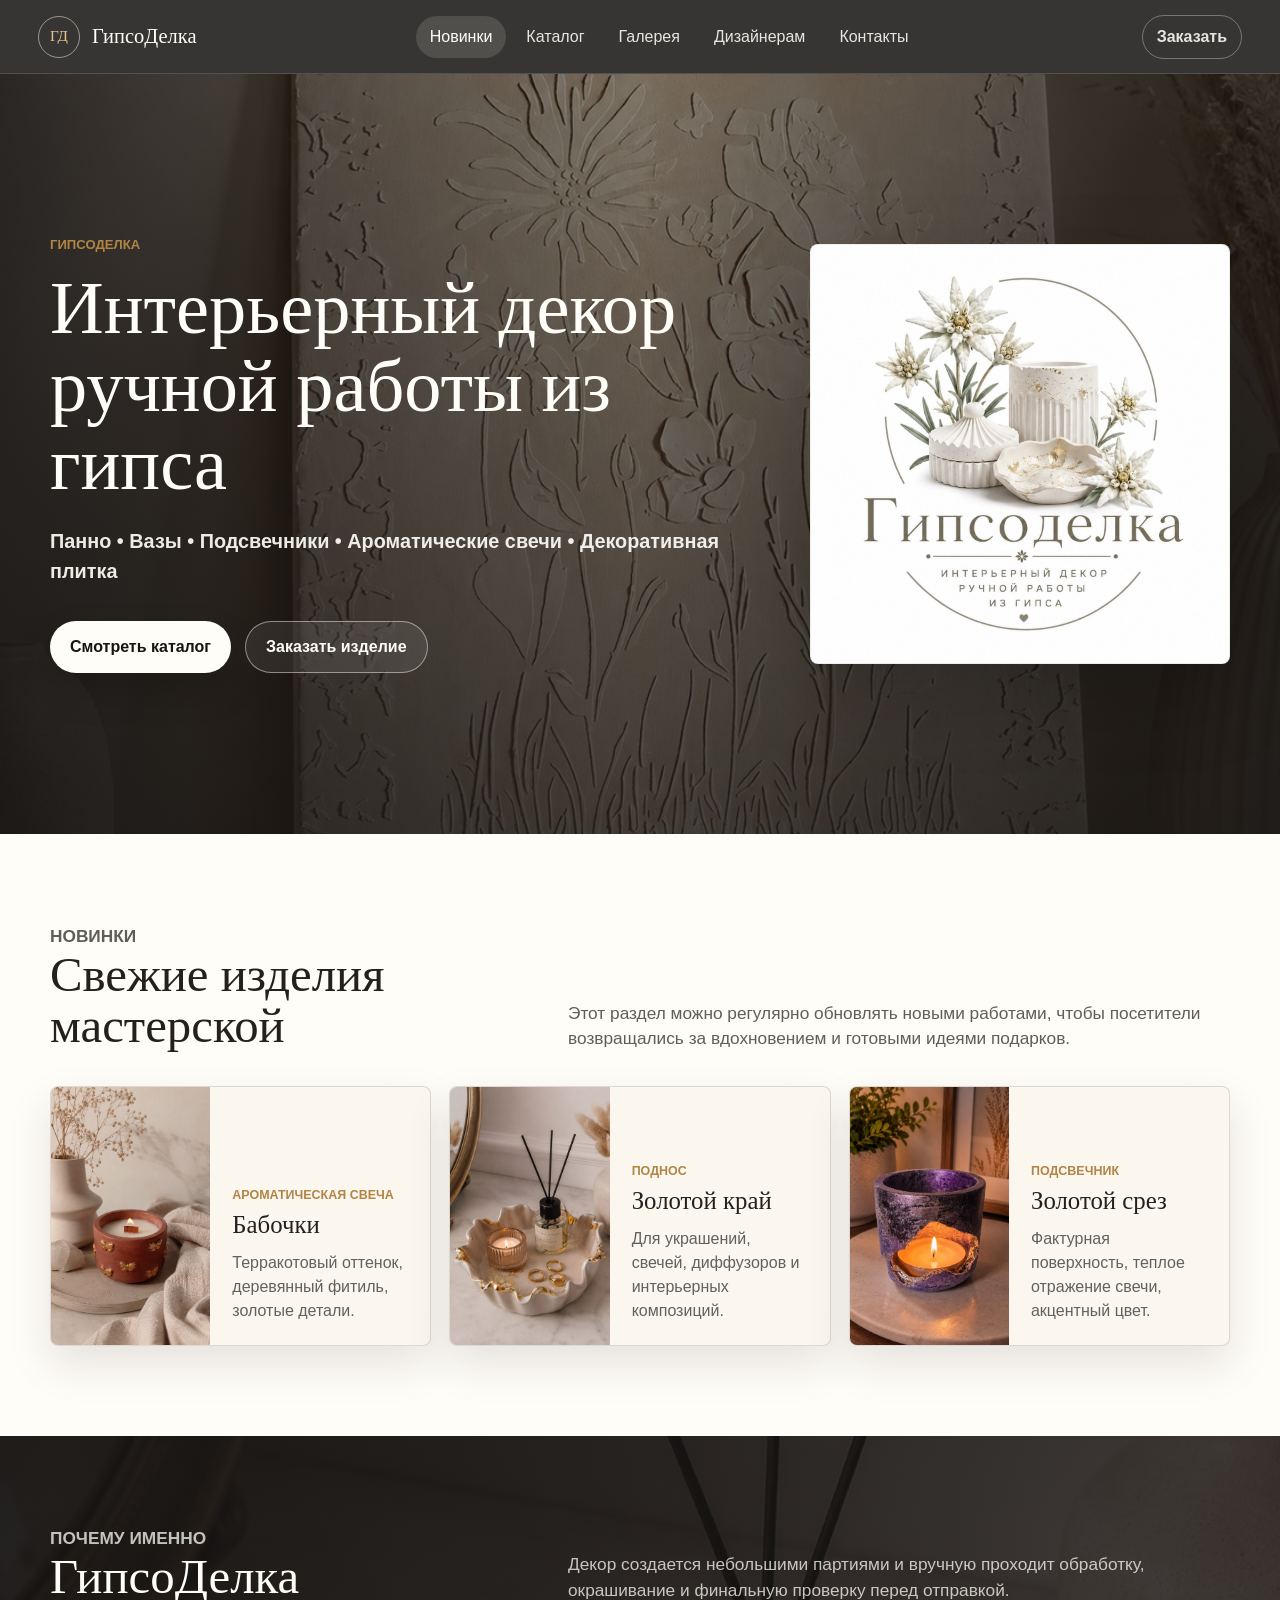
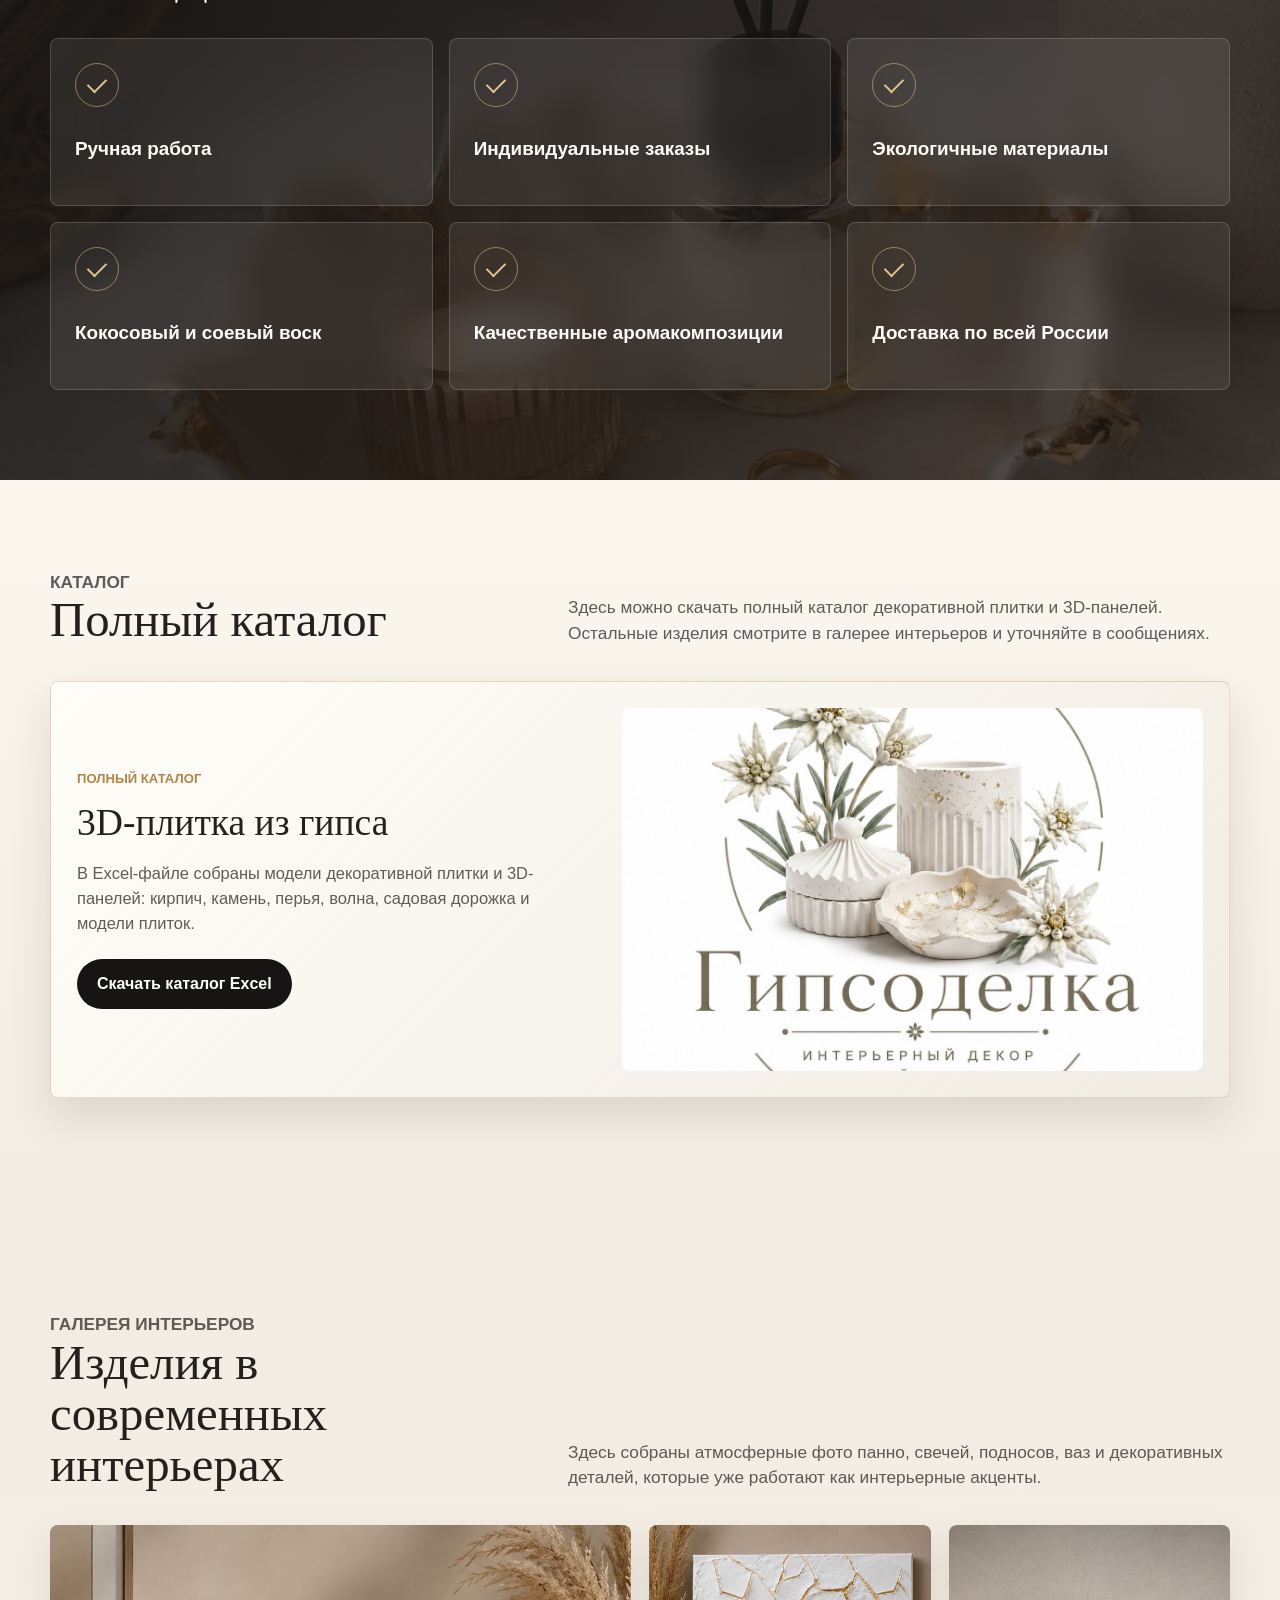
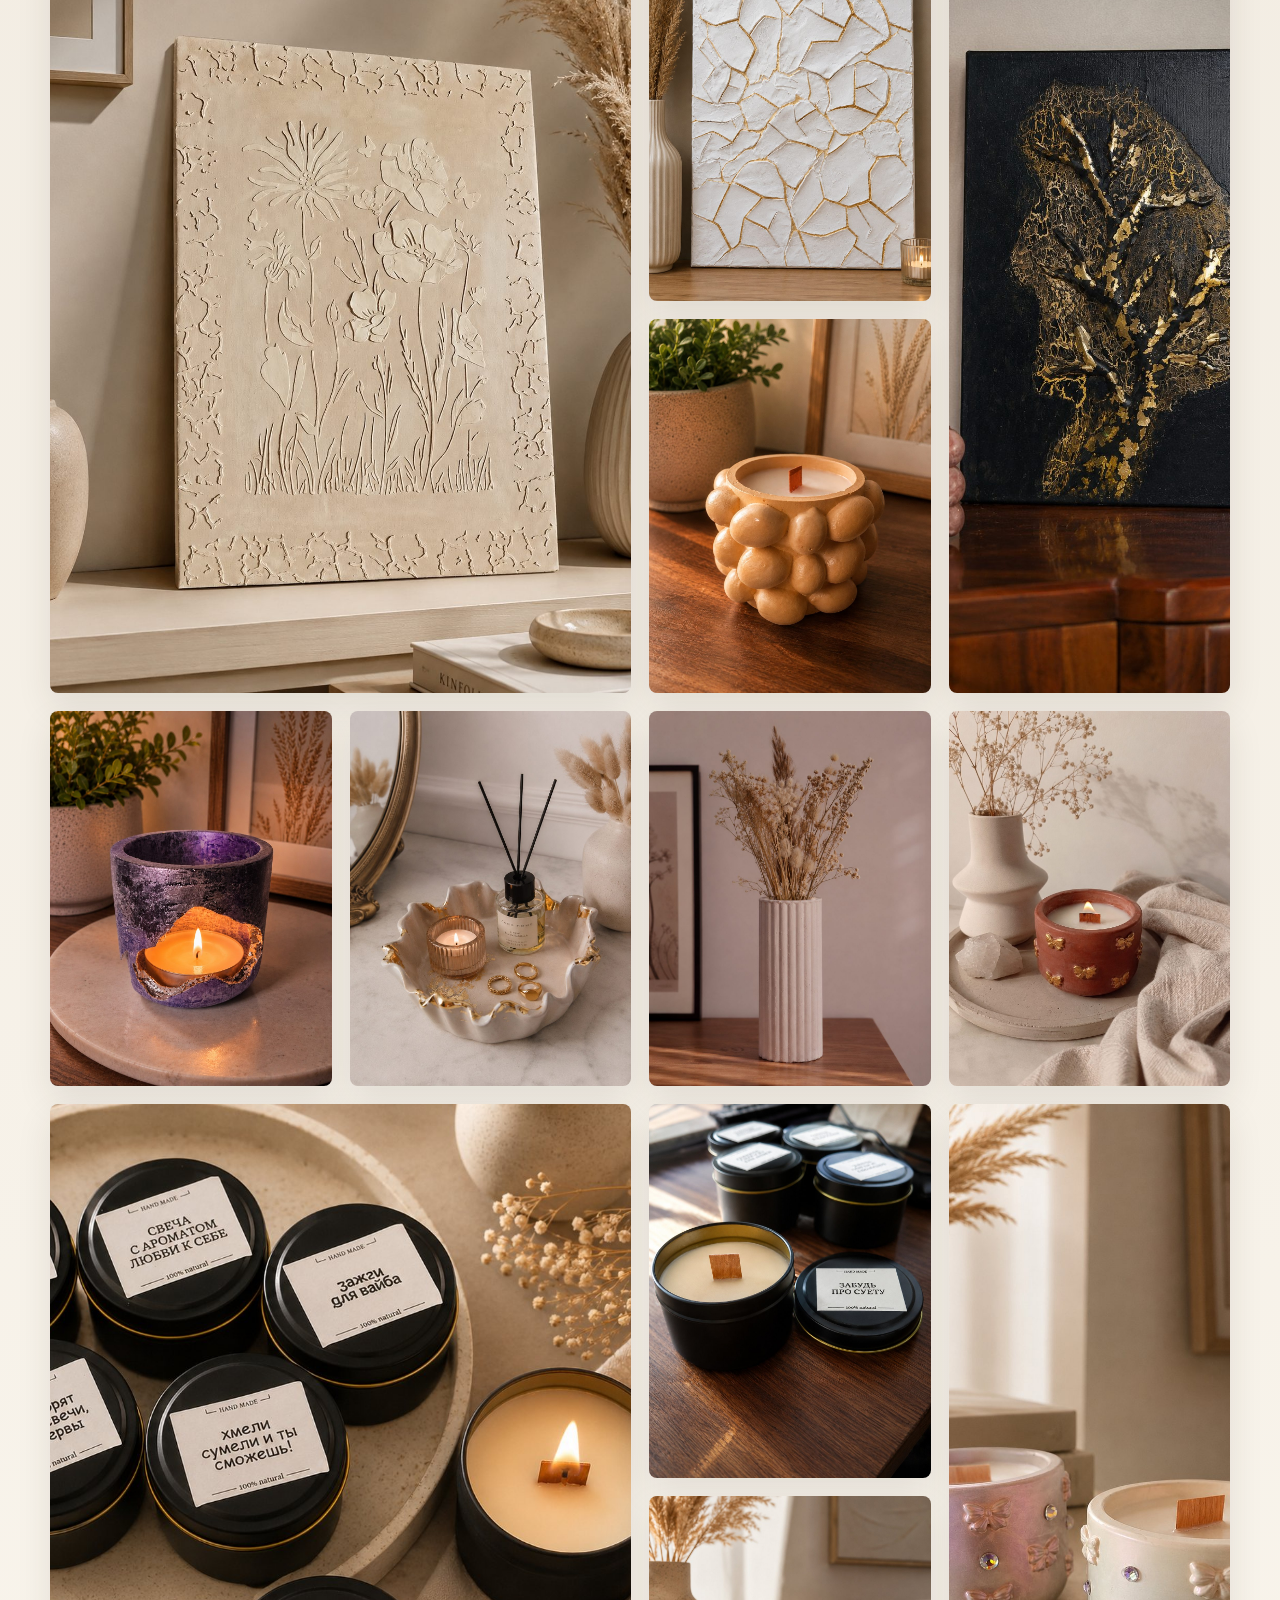
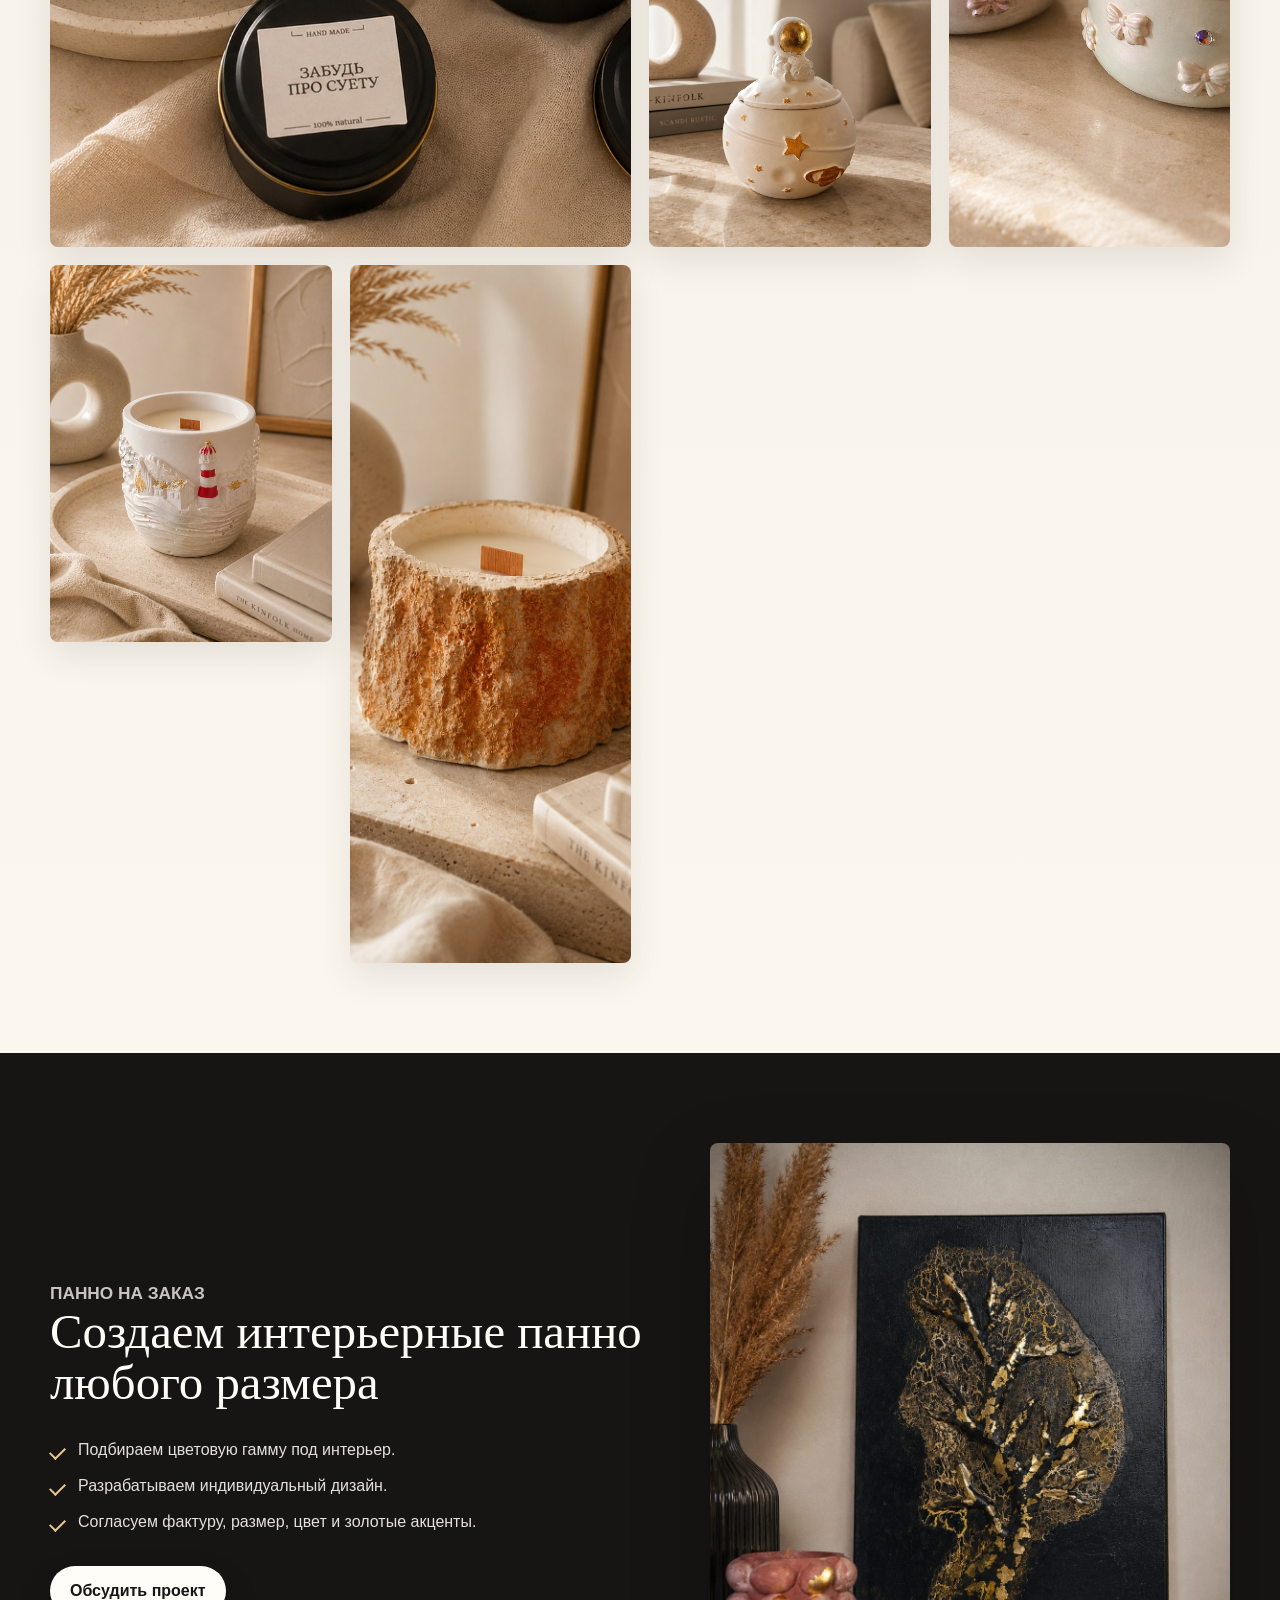
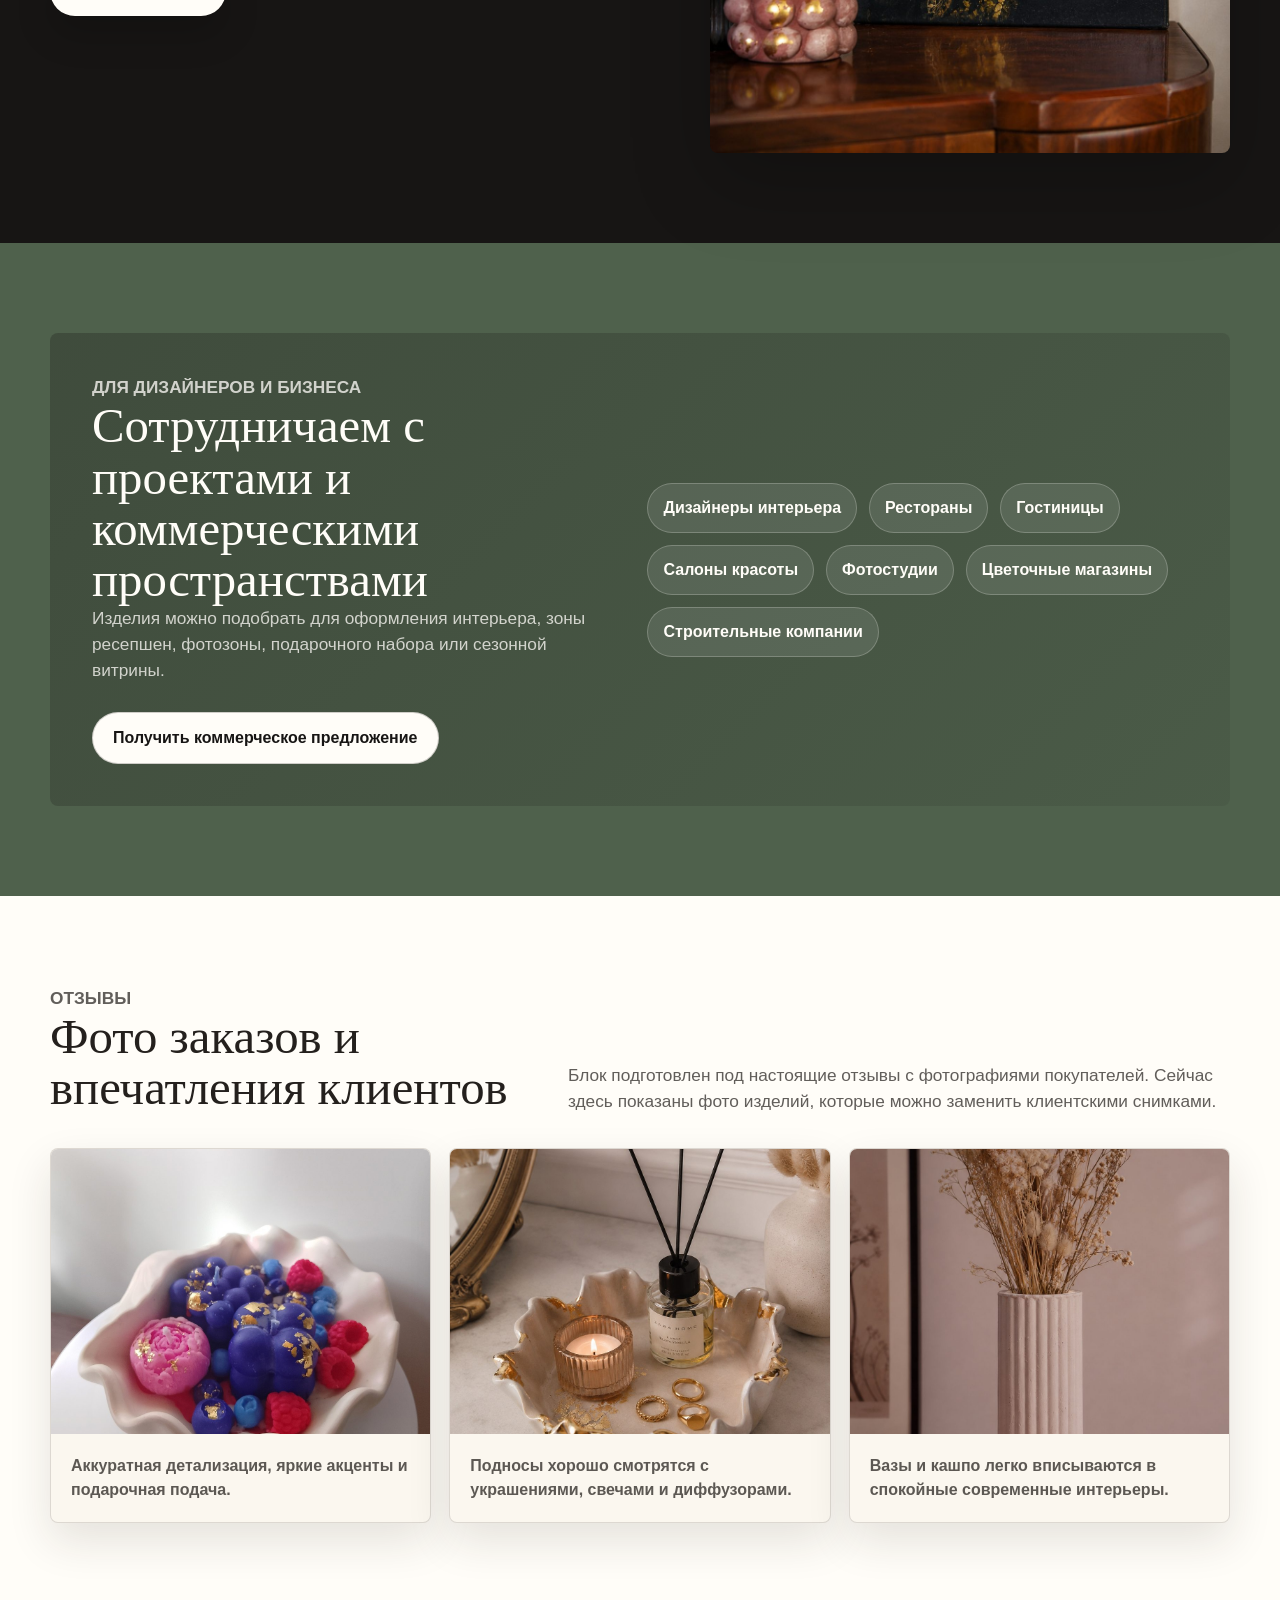
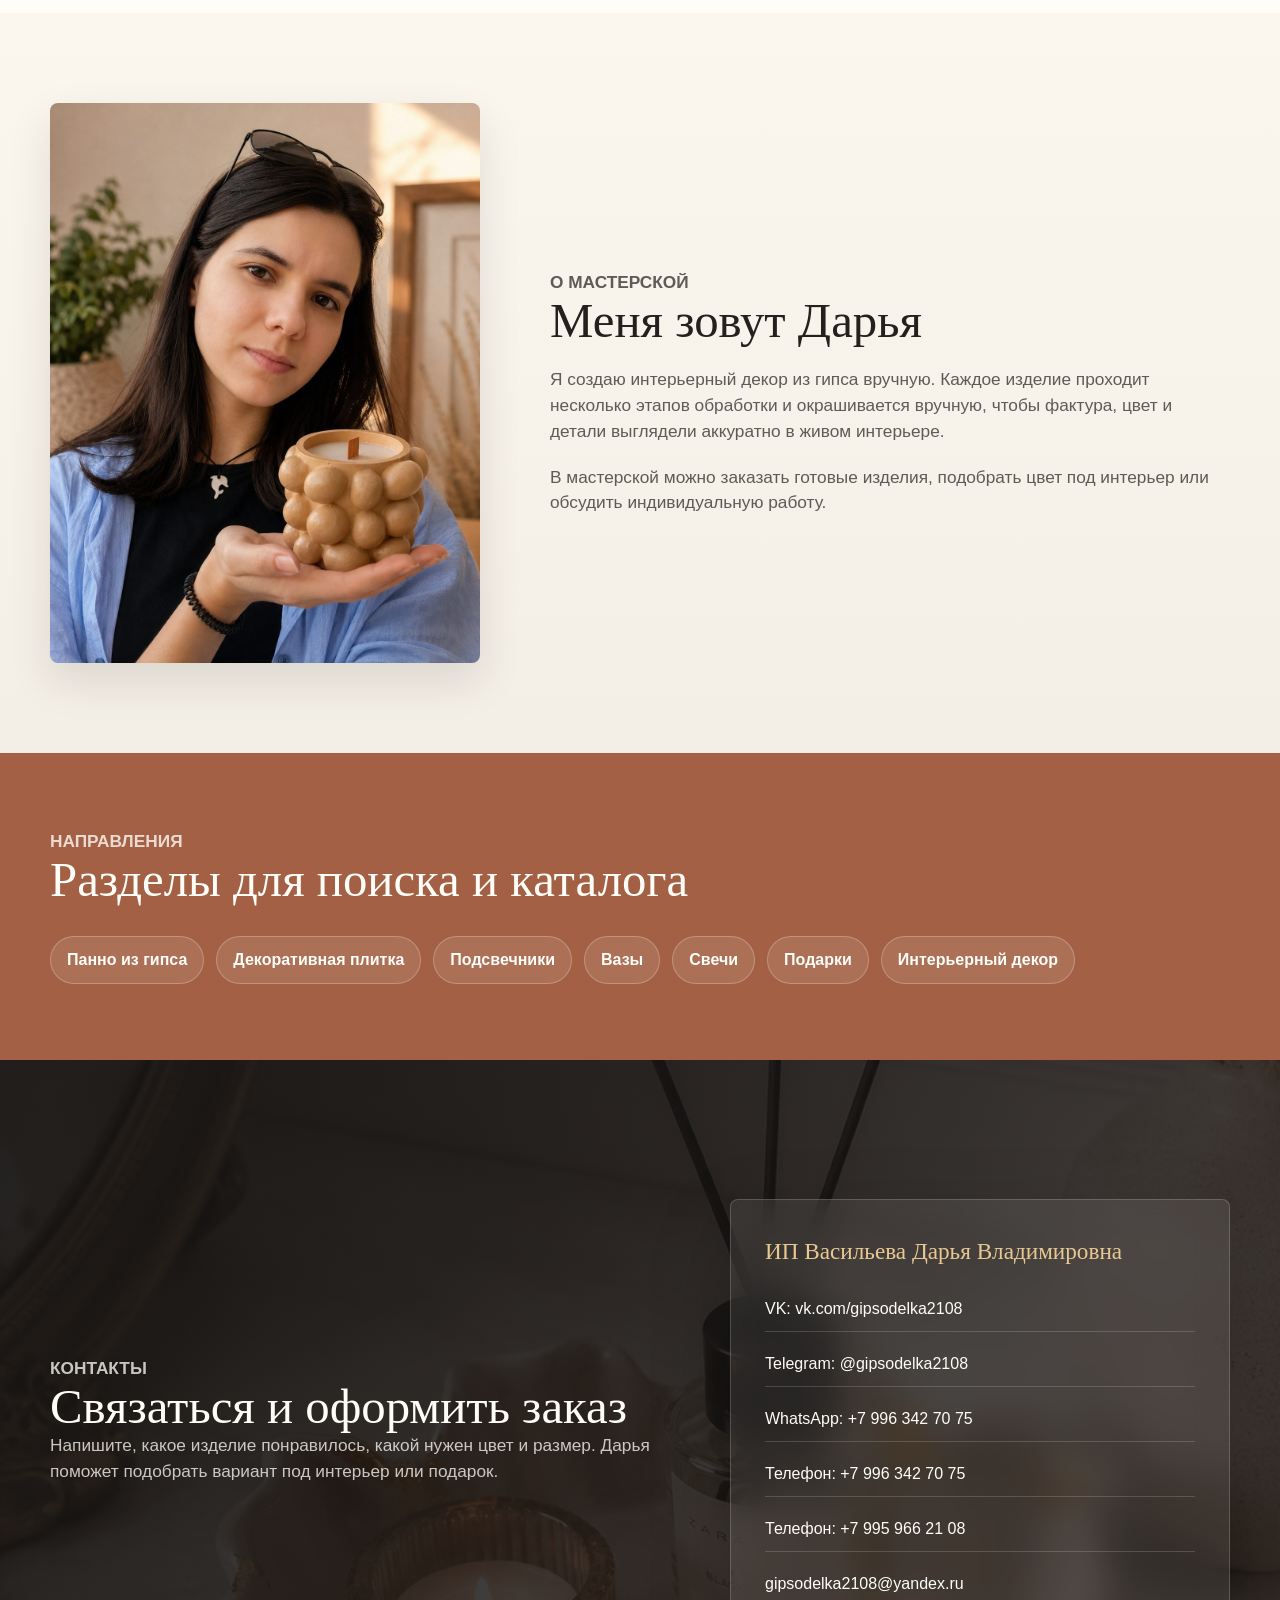
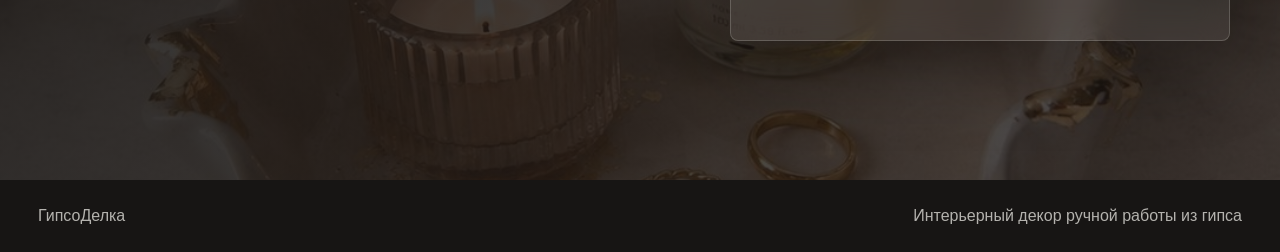
==== index.html @ e2faf2df "Add files via upload" ====
<!doctype html>
<html lang="ru">
  <head>
    <meta charset="utf-8">
    <meta name="viewport" content="width=device-width, initial-scale=1">
    <title>ГипсоДелка - интерьерный декор ручной работы из гипса</title>
    <meta
      name="description"
      content="ГипсоДелка: панно, вазы, подсвечники, ароматические свечи и декоративная 3D-плитка из гипса ручной работы. Индивидуальные заказы и доставка по России."
    >
    <link rel="stylesheet" href="styles.css">
  </head>
  <body>
    <header class="site-header" aria-label="Главная навигация">
      <a class="brand" href="#top" aria-label="ГипсоДелка">
        <span class="brand-mark">ГД</span>
        <span>ГипсоДелка</span>
      </a>
      <nav class="nav-links" aria-label="Разделы сайта">
        <a href="#new">Новинки</a>
        <a href="#catalog">Каталог</a>
        <a href="#gallery">Галерея</a>
        <a href="#business">Дизайнерам</a>
        <a href="#contacts">Контакты</a>
      </nav>
      <a class="header-action" href="https://wa.me/79963427075" target="_blank" rel="noreferrer">Заказать</a>
    </header>

    <main id="top">
      <section class="hero" aria-labelledby="hero-title">
        <img class="hero-image" src="assets/panel-wildflowers.jpg" alt="Интерьерное панно ручной работы из гипса">
        <div class="hero-shade" aria-hidden="true"></div>
        <div class="hero-inner">
          <div class="hero-content">
            <p class="eyebrow">ГипсоДелка</p>
            <h1 id="hero-title">Интерьерный декор ручной работы из гипса</h1>
            <p class="hero-copy">
              Панно • Вазы • Подсвечники • Ароматические свечи • Декоративная плитка
            </p>
            <div class="hero-actions" aria-label="Основные действия">
              <a class="button button-primary" href="#catalog">Смотреть каталог</a>
              <a class="button button-secondary" href="https://wa.me/79963427075" target="_blank" rel="noreferrer">
                Заказать изделие
              </a>
            </div>
          </div>
          <figure class="hero-logo">
            <img src="assets/brand-catalog-decor.jpg" alt="Логотип ГипсоДелка">
          </figure>
        </div>
      </section>

      <section class="section-band new-products" id="new" aria-labelledby="new-title">
        <div class="section-heading">
          <div>
            <p class="eyebrow">Новинки</p>
            <h2 id="new-title">Свежие изделия мастерской</h2>
          </div>
          <p>
            Этот раздел можно регулярно обновлять новыми работами, чтобы посетители возвращались
            за вдохновением и готовыми идеями подарков.
          </p>
        </div>
        <div class="spotlight-grid">
          <article class="spotlight-card">
            <img src="assets/candle-butterflies.jpg" alt="Ароматическая свеча с золотыми бабочками">
            <div>
              <span>Ароматическая свеча</span>
              <h3>Бабочки</h3>
              <p>Терракотовый оттенок, деревянный фитиль, золотые детали.</p>
            </div>
          </article>
          <article class="spotlight-card">
            <img src="assets/tray-gold.jpg" alt="Волнистый поднос с золотыми акцентами">
            <div>
              <span>Поднос</span>
              <h3>Золотой край</h3>
              <p>Для украшений, свечей, диффузоров и интерьерных композиций.</p>
            </div>
          </article>
          <article class="spotlight-card">
            <img src="assets/candle-holder-violet.jpg" alt="Подсвечник с золотым срезом">
            <div>
              <span>Подсвечник</span>
              <h3>Золотой срез</h3>
              <p>Фактурная поверхность, теплое отражение свечи, акцентный цвет.</p>
            </div>
          </article>
        </div>
      </section>

      <section class="benefits" aria-labelledby="benefits-title">
        <div class="section-heading benefits-heading">
          <div>
            <p class="eyebrow">Почему именно</p>
            <h2 id="benefits-title">ГипсоДелка</h2>
          </div>
          <p>
            Декор создается небольшими партиями и вручную проходит обработку, окрашивание
            и финальную проверку перед отправкой.
          </p>
        </div>
        <div class="benefit-grid">
          <article class="benefit-card">
            <span class="benefit-icon" aria-hidden="true"></span>
            <h3>Ручная работа</h3>
          </article>
          <article class="benefit-card">
            <span class="benefit-icon" aria-hidden="true"></span>
            <h3>Индивидуальные заказы</h3>
          </article>
          <article class="benefit-card">
            <span class="benefit-icon" aria-hidden="true"></span>
            <h3>Экологичные материалы</h3>
          </article>
          <article class="benefit-card">
            <span class="benefit-icon" aria-hidden="true"></span>
            <h3>Кокосовый и соевый воск</h3>
          </article>
          <article class="benefit-card">
            <span class="benefit-icon" aria-hidden="true"></span>
            <h3>Качественные аромакомпозиции</h3>
          </article>
          <article class="benefit-card">
            <span class="benefit-icon" aria-hidden="true"></span>
            <h3>Доставка по всей России</h3>
          </article>
        </div>
      </section>

      <section class="catalog-section section-band" id="catalog" aria-labelledby="catalog-title">
        <div class="section-heading">
          <div>
            <p class="eyebrow">Каталог</p>
            <h2 id="catalog-title">Полный каталог</h2>
          </div>
          <p>
            Здесь можно скачать полный каталог декоративной плитки и 3D-панелей.
            Остальные изделия смотрите в галерее интерьеров и уточняйте в сообщениях.
          </p>
        </div>

        <div class="tile-catalog">
          <div class="tile-catalog-copy">
            <p class="eyebrow">Полный каталог</p>
            <h3>3D-плитка из гипса</h3>
            <p>
              В Excel-файле собраны модели декоративной плитки и 3D-панелей:
              кирпич, камень, перья, волна, садовая дорожка и модели плиток.
            </p>
            <a class="catalog-download" href="catalogs/katalog-plitki-gipsodelka.xlsx" download>
              Скачать каталог Excel
            </a>
          </div>
          <div class="tile-catalog-media">
            <img src="assets/brand-catalog-decor.jpg" alt="ГипсоДелка, интерьерный декор из гипса">
          </div>
        </div>

      </section>

      <section class="gallery-section section-band" id="gallery" aria-labelledby="gallery-title">
        <div class="section-heading">
          <div>
            <p class="eyebrow">Галерея интерьеров</p>
            <h2 id="gallery-title">Изделия в современных интерьерах</h2>
          </div>
          <p>
            Здесь собраны атмосферные фото панно, свечей, подносов, ваз и декоративных деталей,
            которые уже работают как интерьерные акценты.
          </p>
        </div>
        <div class="gallery">
          <button class="gallery-item is-large" type="button" data-full="assets/panel-wildflowers.jpg" data-title="Панно с полевыми цветами в интерьере">
            <img src="assets/panel-wildflowers.jpg" alt="Панно с полевыми цветами в интерьере">
          </button>
          <button class="gallery-item" type="button" data-full="assets/panel-kintsugi.jpg" data-title="Фактурное панно с золотыми линиями">
            <img src="assets/panel-kintsugi.jpg" alt="Фактурное панно с золотыми линиями">
          </button>
          <button class="gallery-item is-tall" type="button" data-full="assets/panel-black-gold-leaf.jpg" data-title="Черное панно с золотым листом">
            <img src="assets/panel-black-gold-leaf.jpg" alt="Черное панно с золотым листом">
          </button>
          <button class="gallery-item" type="button" data-full="assets/candle-bubble-beige.jpg" data-title="Свеча в объемной форме">
            <img src="assets/candle-bubble-beige.jpg" alt="Свеча в объемной форме">
          </button>
          <button class="gallery-item" type="button" data-full="assets/candle-holder-violet.jpg" data-title="Подсвечник с золотым срезом">
            <img src="assets/candle-holder-violet.jpg" alt="Подсвечник с золотым срезом">
          </button>
          <button class="gallery-item" type="button" data-full="assets/tray-gold.jpg" data-title="Волнистый поднос с золотыми акцентами">
            <img src="assets/tray-gold.jpg" alt="Волнистый поднос с золотыми акцентами">
          </button>
          <button class="gallery-item" type="button" data-full="assets/fluted-vase.jpg" data-title="Рифленая ваза с сухоцветами">
            <img src="assets/fluted-vase.jpg" alt="Рифленая ваза с сухоцветами">
          </button>
          <button class="gallery-item" type="button" data-full="assets/candle-butterflies.jpg" data-title="Свеча с золотыми бабочками">
            <img src="assets/candle-butterflies.jpg" alt="Свеча с золотыми бабочками">
          </button>
          <button class="gallery-item is-large" type="button" data-full="assets/candle-tins-set.jpg" data-title="Ароматические свечи с надписями">
            <img src="assets/candle-tins-set.jpg" alt="Ароматические свечи с надписями">
          </button>
          <button class="gallery-item" type="button" data-full="assets/candle-tin-woodwick.jpg" data-title="Свеча в черной баночке с деревянным фитилем">
            <img src="assets/candle-tin-woodwick.jpg" alt="Свеча в черной баночке с деревянным фитилем">
          </button>
          <button class="gallery-item is-tall" type="button" data-full="assets/candle-butterfly-pair.jpg" data-title="Свечи с бабочками и стразами">
            <img src="assets/candle-butterfly-pair.jpg" alt="Свечи с бабочками и стразами">
          </button>
          <button class="gallery-item" type="button" data-full="assets/space-decor-box.jpg" data-title="Декоративная шкатулка с космонавтом">
            <img src="assets/space-decor-box.jpg" alt="Декоративная шкатулка с космонавтом">
          </button>
          <button class="gallery-item" type="button" data-full="assets/candle-lighthouse.jpg" data-title="Свеча с маяком">
            <img src="assets/candle-lighthouse.jpg" alt="Свеча с маяком">
          </button>
          <button class="gallery-item is-tall" type="button" data-full="assets/candle-textured-amber.jpg" data-title="Фактурная свеча в теплых оттенках">
            <img src="assets/candle-textured-amber.jpg" alt="Фактурная свеча в теплых оттенках">
          </button>
        </div>
      </section>

      <section class="custom-panel" aria-labelledby="custom-title">
        <div class="custom-copy">
          <p class="eyebrow">Панно на заказ</p>
          <h2 id="custom-title">Создаем интерьерные панно любого размера</h2>
          <ul>
            <li>Подбираем цветовую гамму под интерьер.</li>
            <li>Разрабатываем индивидуальный дизайн.</li>
            <li>Согласуем фактуру, размер, цвет и золотые акценты.</li>
          </ul>
          <a class="button button-primary" href="https://wa.me/79963427075" target="_blank" rel="noreferrer">
            Обсудить проект
          </a>
        </div>
        <img src="assets/panel-black-gold-leaf.jpg" alt="Индивидуальное интерьерное панно ручной работы">
      </section>

      <section class="business section-band" id="business" aria-labelledby="business-title">
        <div class="business-card">
          <div>
            <p class="eyebrow">Для дизайнеров и бизнеса</p>
            <h2 id="business-title">Сотрудничаем с проектами и коммерческими пространствами</h2>
            <p>
              Изделия можно подобрать для оформления интерьера, зоны ресепшен,
              фотозоны, подарочного набора или сезонной витрины.
            </p>
            <a class="button button-secondary-dark" href="mailto:gipsodelka2108@yandex.ru?subject=Коммерческое предложение ГипсоДелка">
              Получить коммерческое предложение
            </a>
          </div>
          <div class="business-tags" aria-label="Кому подходит сотрудничество">
            <span>Дизайнеры интерьера</span>
            <span>Рестораны</span>
            <span>Гостиницы</span>
            <span>Салоны красоты</span>
            <span>Фотостудии</span>
            <span>Цветочные магазины</span>
            <span>Строительные компании</span>
          </div>
        </div>
      </section>

      <section class="reviews section-band" aria-labelledby="reviews-title">
        <div class="section-heading">
          <div>
            <p class="eyebrow">Отзывы</p>
            <h2 id="reviews-title">Фото заказов и впечатления клиентов</h2>
          </div>
          <p>
            Блок подготовлен под настоящие отзывы с фотографиями покупателей.
            Сейчас здесь показаны фото изделий, которые можно заменить клиентскими снимками.
          </p>
        </div>
        <div class="review-grid">
          <article class="review-card">
            <img src="assets/fruit-candle-01.jpg" alt="Фото заказа со свечами-ягодами">
            <p>Аккуратная детализация, яркие акценты и подарочная подача.</p>
          </article>
          <article class="review-card">
            <img src="assets/tray-gold.jpg" alt="Фото заказа с подносом">
            <p>Подносы хорошо смотрятся с украшениями, свечами и диффузорами.</p>
          </article>
          <article class="review-card">
            <img src="assets/fluted-vase.jpg" alt="Фото заказа с рифленой вазой">
            <p>Вазы и кашпо легко вписываются в спокойные современные интерьеры.</p>
          </article>
        </div>
      </section>

      <section class="about section-band" aria-labelledby="about-title">
        <img src="assets/daria-workshop-photo.jpg" alt="Дарья, мастер ГипсоДелки, с ароматической свечой ручной работы">
        <div class="about-copy">
          <p class="eyebrow">О мастерской</p>
          <h2 id="about-title">Меня зовут Дарья</h2>
          <p>
            Я создаю интерьерный декор из гипса вручную. Каждое изделие проходит
            несколько этапов обработки и окрашивается вручную, чтобы фактура,
            цвет и детали выглядели аккуратно в живом интерьере.
          </p>
          <p>
            В мастерской можно заказать готовые изделия, подобрать цвет под интерьер
            или обсудить индивидуальную работу.
          </p>
        </div>
      </section>

      <section class="seo-directions" aria-labelledby="seo-title">
        <div class="seo-inner">
          <p class="eyebrow">Направления</p>
          <h2 id="seo-title">Разделы для поиска и каталога</h2>
          <div class="seo-links">
            <a href="pages/panno-iz-gipsa.html">Панно из гипса</a>
            <a href="pages/dekorativnaya-plitka.html">Декоративная плитка</a>
            <a href="pages/podsvechniki.html">Подсвечники</a>
            <a href="pages/vazy.html">Вазы</a>
            <a href="pages/svechi.html">Свечи</a>
            <a href="pages/podarki.html">Подарки</a>
            <a href="pages/interiernyy-dekor.html">Интерьерный декор</a>
          </div>
        </div>
      </section>

      <section class="contact-page" id="contacts" aria-labelledby="contacts-title">
        <div class="contact-copy">
          <p class="eyebrow">Контакты</p>
          <h2 id="contacts-title">Связаться и оформить заказ</h2>
          <p>
            Напишите, какое изделие понравилось, какой нужен цвет и размер.
            Дарья поможет подобрать вариант под интерьер или подарок.
          </p>
        </div>

        <address class="contact-details">
          <strong>ИП Васильева Дарья Владимировна</strong>
          <a href="https://vk.com/gipsodelka2108" target="_blank" rel="noreferrer">VK: vk.com/gipsodelka2108</a>
          <a href="https://t.me/gipsodelka2108" target="_blank" rel="noreferrer">Telegram: @gipsodelka2108</a>
          <a href="https://wa.me/79963427075" target="_blank" rel="noreferrer">WhatsApp: +7 996 342 70 75</a>
          <a href="tel:+79963427075">Телефон: +7 996 342 70 75</a>
          <a href="tel:+79959662108">Телефон: +7 995 966 21 08</a>
          <a href="mailto:gipsodelka2108@yandex.ru">gipsodelka2108@yandex.ru</a>
        </address>
      </section>
    </main>

    <footer class="site-footer">
      <span>ГипсоДелка</span>
      <span>Интерьерный декор ручной работы из гипса</span>
    </footer>

    <div class="lightbox" id="lightbox" aria-hidden="true">
      <div class="lightbox-panel" role="dialog" aria-modal="true" aria-label="Просмотр работы">
        <button class="lightbox-close" type="button" aria-label="Закрыть">×</button>
        <button class="lightbox-nav lightbox-prev" type="button" aria-label="Предыдущее фото">‹</button>
        <img class="lightbox-image" src="assets/panel-wildflowers.jpg" alt="">
        <button class="lightbox-nav lightbox-next" type="button" aria-label="Следующее фото">›</button>
        <p class="lightbox-title"></p>
      </div>
    </div>

    <script src="catalog-data.js"></script>
    <script src="script.js"></script>
  </body>
</html>
---- styles.css ----
:root {
  --ink: #24201d;
  --deep: #171514;
  --paper: #fbf7ef;
  --porcelain: #fffdf8;
  --mist: #ebe5db;
  --gold: #b28445;
  --moss: #4f614c;
  --clay: #a36045;
  --plum: #5a405f;
  --line: rgba(36, 32, 29, 0.14);
  --soft-shadow: 0 18px 44px rgba(45, 36, 27, 0.12);
  --deep-shadow: 0 30px 80px rgba(0, 0, 0, 0.22);
}

* {
  box-sizing: border-box;
}

html {
  scroll-behavior: smooth;
}

#new,
#catalog,
#gallery,
#business,
#contacts {
  scroll-margin-top: 96px;
}

body {
  margin: 0;
  color: var(--ink);
  background: var(--paper);
  font-family: "Segoe UI", Arial, sans-serif;
  line-height: 1.5;
}

body.is-locked {
  overflow: hidden;
}

img {
  display: block;
  max-width: 100%;
}

a {
  color: inherit;
  text-decoration: none;
}

button {
  font: inherit;
}

.site-header {
  position: sticky;
  top: 0;
  z-index: 20;
  display: grid;
  grid-template-columns: auto 1fr auto;
  align-items: center;
  gap: 24px;
  min-height: 74px;
  padding: 12px 38px;
  color: var(--porcelain);
  background: rgba(23, 21, 20, 0.86);
  border-bottom: 1px solid rgba(255, 253, 248, 0.14);
  backdrop-filter: blur(18px);
}

.brand {
  display: inline-flex;
  align-items: center;
  gap: 12px;
  font-family: Georgia, "Times New Roman", serif;
  font-size: 1.28rem;
  white-space: nowrap;
}

.brand-mark {
  display: grid;
  place-items: center;
  width: 42px;
  height: 42px;
  border: 1px solid rgba(255, 253, 248, 0.48);
  border-radius: 50%;
  color: #e7c68f;
  font-size: 0.95rem;
}

.nav-links {
  display: flex;
  justify-content: center;
  gap: 6px;
}

.nav-links a,
.header-action {
  min-height: 40px;
  padding: 9px 14px;
  border-radius: 999px;
  color: rgba(255, 253, 248, 0.88);
  transition: background 180ms ease, color 180ms ease;
}

.nav-links a:hover,
.nav-links a:focus-visible,
.nav-links a.is-active,
.header-action:hover,
.header-action:focus-visible {
  background: rgba(255, 253, 248, 0.13);
  color: var(--porcelain);
}

.header-action {
  border: 1px solid rgba(255, 253, 248, 0.32);
  font-weight: 700;
}

.hero {
  position: relative;
  min-height: 760px;
  display: grid;
  align-items: center;
  overflow: hidden;
  background: var(--deep);
}

.hero-image,
.hero-shade {
  position: absolute;
  inset: 0;
  width: 100%;
  height: 100%;
}

.hero-image {
  object-fit: cover;
}

.hero-shade {
  background:
    linear-gradient(90deg, rgba(23, 21, 20, 0.88), rgba(23, 21, 20, 0.42) 50%, rgba(23, 21, 20, 0.82)),
    linear-gradient(180deg, rgba(23, 21, 20, 0.04), rgba(23, 21, 20, 0.62));
}

.hero-inner {
  position: relative;
  z-index: 1;
  width: min(1180px, calc(100% - 48px));
  display: grid;
  grid-template-columns: minmax(320px, 1fr) minmax(260px, 420px);
  align-items: center;
  gap: 58px;
  margin: 0 auto;
  padding: 72px 0;
  color: var(--porcelain);
}

.eyebrow {
  margin: 0 0 14px;
  color: var(--gold);
  font-size: 0.82rem;
  font-weight: 800;
  text-transform: uppercase;
}

.hero h1,
.section-heading h2,
.custom-copy h2,
.business-card h2,
.about-copy h2,
.seo-inner h2,
.contact-copy h2 {
  margin: 0;
  font-family: Georgia, "Times New Roman", serif;
  font-weight: 500;
  line-height: 1.05;
}

.hero h1 {
  max-width: 780px;
  font-size: 4.65rem;
}

.hero-copy {
  max-width: 680px;
  margin: 24px 0 0;
  color: rgba(255, 253, 248, 0.92);
  font-size: 1.24rem;
  font-weight: 600;
}

.hero-actions {
  display: flex;
  flex-wrap: wrap;
  gap: 14px;
  margin-top: 34px;
}

.button,
.catalog-download,
.order-button {
  display: inline-flex;
  align-items: center;
  justify-content: center;
  min-height: 48px;
  padding: 13px 20px;
  border-radius: 999px;
  font-weight: 800;
  transition: transform 180ms ease, box-shadow 180ms ease, background 180ms ease;
}

.button:hover,
.button:focus-visible,
.catalog-download:hover,
.catalog-download:focus-visible,
.order-button:hover,
.order-button:focus-visible {
  transform: translateY(-2px);
}

.button-primary {
  color: var(--deep);
  background: var(--porcelain);
  box-shadow: 0 18px 36px rgba(0, 0, 0, 0.18);
}

.button-secondary {
  color: var(--porcelain);
  border: 1px solid rgba(255, 253, 248, 0.46);
  background: rgba(255, 253, 248, 0.08);
}

.button-secondary-dark {
  color: var(--deep);
  border: 1px solid rgba(36, 32, 29, 0.22);
  background: var(--porcelain);
}

.hero-logo {
  margin: 0;
  overflow: hidden;
  border: 1px solid rgba(255, 253, 248, 0.2);
  border-radius: 8px;
  background: rgba(255, 253, 248, 0.9);
  box-shadow: var(--deep-shadow);
}

.hero-logo img {
  width: 100%;
  aspect-ratio: 1;
  object-fit: cover;
}

.section-band {
  padding: 90px max(24px, calc((100vw - 1180px) / 2));
}

.section-heading {
  display: grid;
  grid-template-columns: minmax(260px, 470px) 1fr;
  align-items: end;
  gap: 48px;
  margin-bottom: 34px;
}

.section-heading h2,
.custom-copy h2,
.business-card h2,
.about-copy h2,
.seo-inner h2,
.contact-copy h2 {
  font-size: 3.05rem;
}

.section-heading p,
.custom-copy p,
.business-card p,
.about-copy p,
.seo-inner p,
.contact-copy p {
  max-width: 720px;
  margin: 0;
  color: rgba(36, 32, 29, 0.72);
  font-size: 1.08rem;
}

.new-products {
  background: var(--porcelain);
}

.spotlight-grid {
  display: grid;
  grid-template-columns: repeat(3, minmax(0, 1fr));
  gap: 18px;
}

.spotlight-card {
  display: grid;
  grid-template-columns: 42% 1fr;
  min-height: 260px;
  overflow: hidden;
  border: 1px solid var(--line);
  border-radius: 8px;
  background: var(--paper);
  box-shadow: var(--soft-shadow);
}

.spotlight-card img {
  width: 100%;
  height: 100%;
  object-fit: cover;
}

.spotlight-card div {
  display: flex;
  flex-direction: column;
  justify-content: end;
  padding: 22px;
}

.spotlight-card span,
.product-type {
  color: var(--gold);
  font-size: 0.78rem;
  font-weight: 800;
  text-transform: uppercase;
}

.spotlight-card h3,
.product-card h3,
.popular-card h3,
.review-card h3 {
  margin: 6px 0 0;
  font-family: Georgia, "Times New Roman", serif;
  font-weight: 500;
  line-height: 1.16;
}

.spotlight-card h3 {
  font-size: 1.55rem;
}

.spotlight-card p {
  margin: 12px 0 0;
  color: rgba(36, 32, 29, 0.7);
}

.benefits {
  padding: 90px max(24px, calc((100vw - 1180px) / 2));
  color: var(--porcelain);
  background:
    linear-gradient(135deg, rgba(23, 21, 20, 0.95), rgba(23, 21, 20, 0.72)),
    url("assets/tray-gold.jpg") center / cover;
}

.benefits-heading p {
  color: rgba(255, 253, 248, 0.74);
}

.benefit-grid {
  display: grid;
  grid-template-columns: repeat(3, minmax(0, 1fr));
  gap: 16px;
}

.benefit-card {
  min-height: 168px;
  padding: 24px;
  border: 1px solid rgba(255, 253, 248, 0.16);
  border-radius: 8px;
  background: rgba(255, 253, 248, 0.08);
  backdrop-filter: blur(14px);
}

.benefit-icon {
  position: relative;
  display: grid;
  place-items: center;
  width: 44px;
  height: 44px;
  margin-bottom: 28px;
  border: 1px solid rgba(231, 198, 143, 0.52);
  border-radius: 50%;
}

.benefit-icon::before {
  content: "";
  width: 16px;
  height: 9px;
  border-left: 2px solid #e7c68f;
  border-bottom: 2px solid #e7c68f;
  transform: rotate(-45deg) translate(1px, -1px);
}

.benefit-card h3 {
  margin: 0;
  font-size: 1.18rem;
}

.catalog-section {
  background: linear-gradient(180deg, var(--paper), #f2ece2);
}

.tile-catalog {
  display: grid;
  grid-template-columns: minmax(280px, 0.88fr) minmax(320px, 1fr);
  align-items: center;
  gap: 34px;
  margin: 0 0 34px;
  padding: 26px;
  border: 1px solid rgba(178, 132, 69, 0.28);
  border-radius: 8px;
  background:
    linear-gradient(135deg, rgba(255, 253, 248, 0.94), rgba(235, 229, 219, 0.72)),
    var(--porcelain);
  box-shadow: var(--soft-shadow);
}

.tile-catalog-copy h3 {
  margin: 0;
  color: var(--ink);
  font-family: Georgia, "Times New Roman", serif;
  font-size: 2.35rem;
  font-weight: 500;
  line-height: 1.08;
}

.tile-catalog-copy p:not(.eyebrow) {
  max-width: 560px;
  margin: 18px 0 0;
  color: rgba(36, 32, 29, 0.72);
  font-size: 1.03rem;
}

.catalog-download,
.order-button {
  color: var(--porcelain);
  background: var(--deep);
}

.catalog-download {
  margin-top: 24px;
}

.tile-catalog-media {
  overflow: hidden;
  border-radius: 8px;
  background: var(--porcelain);
}

.tile-catalog-media img {
  width: 100%;
  aspect-ratio: 16 / 10;
  object-fit: cover;
  object-position: center;
}

.product-grid {
  display: grid;
  grid-template-columns: repeat(4, minmax(0, 1fr));
  gap: 18px;
}

.product-card {
  display: flex;
  min-height: 100%;
  flex-direction: column;
  overflow: hidden;
  border: 1px solid var(--line);
  border-radius: 8px;
  background: var(--porcelain);
  box-shadow: 0 14px 34px rgba(45, 36, 27, 0.1);
}

.product-photo-button {
  display: block;
  width: 100%;
  padding: 0;
  cursor: zoom-in;
  border: 0;
  background: transparent;
}

.product-photo-button img {
  width: 100%;
  aspect-ratio: 4 / 3;
  object-fit: cover;
  transition: transform 260ms ease;
}

.product-card:hover .product-photo-button img {
  transform: scale(1.035);
}

.product-body {
  display: flex;
  flex: 1;
  flex-direction: column;
  padding: 20px;
}

.product-card h3 {
  min-height: 58px;
  font-size: 1.28rem;
}

.product-meta {
  display: grid;
  gap: 9px;
  margin: 16px 0;
}

.product-meta div {
  display: grid;
  grid-template-columns: 88px 1fr;
  gap: 10px;
  align-items: start;
}

.product-meta dt {
  color: rgba(36, 32, 29, 0.52);
  font-size: 0.92rem;
}

.product-meta dd {
  margin: 0;
  color: var(--ink);
  font-weight: 700;
}

.swatches {
  display: flex;
  align-items: center;
  gap: 8px;
  margin: auto 0 18px;
}

.swatches::before {
  content: "Цвета";
  margin-right: 2px;
  color: rgba(36, 32, 29, 0.52);
  font-size: 0.92rem;
}

.swatches span {
  width: 24px;
  height: 24px;
  border: 1px solid rgba(36, 32, 29, 0.18);
  border-radius: 50%;
  background: var(--swatch);
}

.order-button {
  width: 100%;
}

.popular {
  background: var(--porcelain);
}

.carousel-controls {
  justify-self: end;
  display: flex;
  gap: 10px;
}

.carousel-button {
  display: grid;
  place-items: center;
  width: 46px;
  height: 46px;
  cursor: pointer;
  border: 1px solid var(--line);
  border-radius: 50%;
  color: var(--ink);
  background: var(--paper);
  font-size: 2rem;
}

.popular-track {
  display: grid;
  grid-auto-columns: minmax(260px, 340px);
  grid-auto-flow: column;
  gap: 18px;
  overflow-x: auto;
  padding-bottom: 8px;
  scroll-snap-type: x mandatory;
  scrollbar-width: thin;
}

.popular-card {
  overflow: hidden;
  border: 1px solid var(--line);
  border-radius: 8px;
  background: var(--paper);
  box-shadow: var(--soft-shadow);
  scroll-snap-align: start;
}

.popular-card img {
  width: 100%;
  aspect-ratio: 4 / 3;
  object-fit: cover;
}

.popular-card h3,
.popular-card p {
  margin-right: 18px;
  margin-left: 18px;
}

.popular-card h3 {
  min-height: 52px;
  font-size: 1.22rem;
}

.popular-card p {
  margin-top: 8px;
  margin-bottom: 20px;
  color: var(--gold);
  font-weight: 800;
}

.gallery-section {
  background: linear-gradient(180deg, #f2ece2, var(--paper));
}

.gallery {
  display: grid;
  grid-template-columns: repeat(4, minmax(0, 1fr));
  grid-auto-flow: dense;
  gap: 18px;
}

.gallery-item {
  min-height: 340px;
  overflow: hidden;
  padding: 0;
  cursor: zoom-in;
  border: 0;
  border-radius: 8px;
  background: var(--mist);
  box-shadow: 0 14px 34px rgba(45, 36, 27, 0.1);
}

.gallery-item.is-large {
  grid-column: span 2;
  grid-row: span 2;
  min-height: 698px;
}

.gallery-item.is-tall {
  grid-row: span 2;
  min-height: 698px;
}

.gallery-item img {
  width: 100%;
  height: 100%;
  object-fit: cover;
  transition: transform 320ms ease;
}

.gallery-item:hover img {
  transform: scale(1.035);
}

.custom-panel {
  display: grid;
  grid-template-columns: minmax(280px, 1fr) minmax(300px, 520px);
  align-items: center;
  gap: 56px;
  padding: 90px max(24px, calc((100vw - 1180px) / 2));
  color: var(--porcelain);
  background: var(--deep);
}

.custom-copy p,
.business-card p,
.contact-copy p {
  color: rgba(255, 253, 248, 0.76);
}

.custom-copy ul {
  display: grid;
  gap: 12px;
  margin: 28px 0 32px;
  padding: 0;
  list-style: none;
}

.custom-copy li {
  position: relative;
  padding-left: 28px;
  color: rgba(255, 253, 248, 0.88);
}

.custom-copy li::before {
  content: "";
  position: absolute;
  top: 9px;
  left: 0;
  width: 13px;
  height: 7px;
  border-left: 2px solid #e7c68f;
  border-bottom: 2px solid #e7c68f;
  transform: rotate(-45deg);
}

.custom-panel img {
  width: 100%;
  max-height: 610px;
  object-fit: cover;
  border-radius: 8px;
  box-shadow: var(--deep-shadow);
}

.business {
  background: var(--moss);
}

.business-card {
  display: grid;
  grid-template-columns: minmax(280px, 0.95fr) minmax(320px, 1fr);
  gap: 42px;
  align-items: center;
  padding: 42px;
  border-radius: 8px;
  color: var(--porcelain);
  background:
    linear-gradient(135deg, rgba(23, 21, 20, 0.28), rgba(23, 21, 20, 0.08)),
    var(--moss);
}

.business-card .button {
  margin-top: 28px;
}

.business-tags {
  display: flex;
  flex-wrap: wrap;
  gap: 12px;
}

.business-tags span {
  padding: 12px 15px;
  border: 1px solid rgba(255, 253, 248, 0.22);
  border-radius: 999px;
  background: rgba(255, 253, 248, 0.1);
  color: var(--porcelain);
  font-weight: 700;
}

.reviews {
  background: var(--porcelain);
}

.review-grid {
  display: grid;
  grid-template-columns: repeat(3, minmax(0, 1fr));
  gap: 18px;
}

.review-card {
  overflow: hidden;
  border: 1px solid var(--line);
  border-radius: 8px;
  background: var(--paper);
  box-shadow: var(--soft-shadow);
}

.review-card img {
  width: 100%;
  aspect-ratio: 4 / 3;
  object-fit: cover;
}

.review-card p {
  margin: 0;
  padding: 20px;
  color: rgba(36, 32, 29, 0.74);
  font-weight: 650;
}

.about {
  display: grid;
  grid-template-columns: minmax(280px, 430px) 1fr;
  align-items: center;
  gap: 70px;
  background: linear-gradient(180deg, var(--paper), #f3eee6);
}

.about img {
  width: 100%;
  max-height: 560px;
  object-fit: cover;
  border-radius: 8px;
  box-shadow: var(--soft-shadow);
}

.about-copy p {
  margin-top: 20px;
}

.seo-directions {
  padding: 76px max(24px, calc((100vw - 1180px) / 2));
  background: var(--clay);
}

.seo-inner {
  color: var(--porcelain);
}

.seo-inner p {
  color: rgba(255, 253, 248, 0.78);
}

.seo-links {
  display: flex;
  flex-wrap: wrap;
  gap: 12px;
  margin-top: 30px;
}

.seo-links a {
  min-height: 46px;
  display: inline-flex;
  align-items: center;
  padding: 11px 16px;
  border: 1px solid rgba(255, 253, 248, 0.24);
  border-radius: 999px;
  background: rgba(255, 253, 248, 0.1);
  color: var(--porcelain);
  font-weight: 800;
}

.contact-page {
  min-height: 720px;
  display: grid;
  grid-template-columns: minmax(260px, 1fr) minmax(300px, 500px);
  align-items: center;
  gap: 56px;
  padding: 90px max(24px, calc((100vw - 1180px) / 2));
  color: var(--porcelain);
  background:
    linear-gradient(135deg, rgba(23, 21, 20, 0.94), rgba(23, 21, 20, 0.72)),
    url("assets/tray-gold.jpg") center / cover;
}

.contact-details {
  display: grid;
  gap: 10px;
  padding: 34px;
  border: 1px solid rgba(255, 253, 248, 0.18);
  border-radius: 8px;
  background: rgba(255, 253, 248, 0.08);
  box-shadow: var(--deep-shadow);
  backdrop-filter: blur(16px);
  font-style: normal;
}

.contact-details strong {
  margin-bottom: 8px;
  color: #e9c991;
  font-family: Georgia, "Times New Roman", serif;
  font-size: 1.45rem;
  font-weight: 500;
}

.contact-details a {
  min-height: 44px;
  display: flex;
  align-items: center;
  padding: 10px 0;
  border-bottom: 1px solid rgba(255, 253, 248, 0.16);
  color: var(--porcelain);
}

.contact-details a:last-child {
  border-bottom: 0;
}

.contact-details a:hover,
.contact-details a:focus-visible {
  color: #e9c991;
}

.site-footer {
  display: flex;
  justify-content: space-between;
  gap: 20px;
  padding: 24px 38px;
  color: rgba(255, 253, 248, 0.68);
  background: var(--deep);
}

.site-footer a {
  color: #e9c991;
  font-weight: 800;
}

.lightbox {
  position: fixed;
  inset: 0;
  z-index: 50;
  display: none;
  place-items: center;
  padding: 28px;
  background: rgba(10, 9, 8, 0.88);
}

.lightbox.is-open {
  display: grid;
}

.lightbox-panel {
  position: relative;
  width: min(1060px, 100%);
  height: min(760px, calc(100vh - 56px));
  display: grid;
  grid-template-rows: 1fr auto;
  gap: 12px;
}

.lightbox-image {
  width: 100%;
  height: 100%;
  min-height: 0;
  object-fit: contain;
}

.lightbox-title {
  margin: 0;
  color: var(--porcelain);
  text-align: center;
  font-weight: 700;
}

.lightbox-close,
.lightbox-nav {
  position: absolute;
  display: grid;
  place-items: center;
  width: 44px;
  height: 44px;
  cursor: pointer;
  color: var(--porcelain);
  border: 1px solid rgba(255, 253, 248, 0.28);
  border-radius: 50%;
  background: rgba(23, 21, 20, 0.72);
}

.lightbox-close {
  top: 0;
  right: 0;
  font-size: 2rem;
}

.lightbox-nav {
  top: 50%;
  font-size: 2.2rem;
  transform: translateY(-50%);
}

.lightbox-prev {
  left: 0;
}

.lightbox-next {
  right: 0;
}

.landing-page {
  background: var(--paper);
}

.mini-hero {
  min-height: 520px;
  display: grid;
  align-items: end;
  padding: 90px max(24px, calc((100vw - 1180px) / 2));
  color: var(--porcelain);
  background-image:
    linear-gradient(90deg, rgba(23, 21, 20, 0.86), rgba(23, 21, 20, 0.48) 50%, rgba(23, 21, 20, 0.16)),
    var(--page-image);
  background-position: center right;
  background-size: cover;
}

.mini-hero h1 {
  max-width: 780px;
  margin: 0;
  font-family: Georgia, "Times New Roman", serif;
  font-size: 4rem;
  font-weight: 500;
  line-height: 1.05;
}

.mini-hero p {
  max-width: 680px;
  margin: 22px 0 0;
  color: rgba(255, 253, 248, 0.86);
  font-size: 1.15rem;
}

.mini-content {
  display: grid;
  grid-template-columns: minmax(260px, 0.9fr) minmax(280px, 1fr);
  gap: 42px;
  align-items: start;
  padding: 76px max(24px, calc((100vw - 1180px) / 2));
}

.mini-content h2 {
  margin: 0;
  font-family: Georgia, "Times New Roman", serif;
  font-size: 2.4rem;
  font-weight: 500;
}

.mini-content p,
.mini-content li {
  color: rgba(36, 32, 29, 0.76);
  font-size: 1.05rem;
}

.mini-content ul {
  display: grid;
  gap: 12px;
  margin: 0;
  padding-left: 20px;
}

.admin-page {
  background: #f3eee6;
}

.admin-auth {
  min-height: 100vh;
  display: none;
  place-items: center;
  padding: 24px;
  color: var(--porcelain);
  background:
    linear-gradient(135deg, rgba(23, 21, 20, 0.92), rgba(23, 21, 20, 0.72)),
    url("assets/panel-wildflowers.jpg") center / cover;
}

.admin-page.is-auth-locked .admin-auth {
  display: grid;
}

.admin-page.is-auth-locked .admin-topbar,
.admin-page.is-auth-locked .admin-shell {
  display: none;
}

.admin-auth-card {
  width: min(460px, 100%);
  display: grid;
  gap: 18px;
  padding: 30px;
  border: 1px solid rgba(255, 253, 248, 0.18);
  border-radius: 8px;
  background: rgba(23, 21, 20, 0.78);
  box-shadow: var(--deep-shadow);
  backdrop-filter: blur(18px);
}

.admin-auth-card h1 {
  margin: 0;
  font-family: Georgia, "Times New Roman", serif;
  font-size: 2.15rem;
  font-weight: 500;
  line-height: 1.08;
}

.admin-auth-card p:not(.eyebrow) {
  margin: 12px 0 0;
  color: rgba(255, 253, 248, 0.76);
}

.admin-auth-card label {
  display: grid;
  gap: 8px;
  color: rgba(255, 253, 248, 0.82);
  font-weight: 800;
}

.admin-auth-card input {
  min-height: 48px;
  padding: 11px 12px;
  border: 1px solid rgba(255, 253, 248, 0.2);
  border-radius: 8px;
  color: var(--ink);
  background: var(--porcelain);
  font: inherit;
}

.admin-auth-error {
  min-height: 22px;
  margin: 0;
  color: #ffd4cb;
  font-weight: 800;
}

.admin-topbar {
  position: sticky;
  top: 0;
  z-index: 20;
  display: flex;
  align-items: center;
  justify-content: space-between;
  gap: 18px;
  padding: 14px 28px;
  color: var(--porcelain);
  background: var(--deep);
  border-bottom: 1px solid rgba(255, 253, 248, 0.12);
}

.admin-topbar-actions,
.admin-actions,
.product-form-actions {
  display: flex;
  flex-wrap: wrap;
  gap: 10px;
}

.admin-shell {
  width: min(1220px, calc(100% - 32px));
  margin: 0 auto;
  padding: 34px 0 80px;
}

.admin-hero,
.admin-panel {
  border: 1px solid var(--line);
  border-radius: 8px;
  background: var(--porcelain);
  box-shadow: var(--soft-shadow);
}

.admin-hero {
  display: grid;
  grid-template-columns: minmax(280px, 1fr) auto;
  gap: 24px;
  align-items: center;
  margin-bottom: 16px;
  padding: 28px;
}

.admin-hero h1,
.admin-panel h2 {
  margin: 0;
  font-family: Georgia, "Times New Roman", serif;
  font-weight: 500;
  line-height: 1.1;
}

.admin-hero h1 {
  font-size: 2.5rem;
}

.admin-hero p:not(.eyebrow) {
  max-width: 760px;
  margin: 12px 0 0;
  color: rgba(36, 32, 29, 0.72);
}

.admin-layout {
  display: grid;
  grid-template-columns: minmax(300px, 420px) minmax(0, 1fr);
  gap: 18px;
  align-items: start;
}

.admin-panel {
  display: grid;
  gap: 16px;
  padding: 24px;
}

.admin-panel-heading {
  margin-bottom: 4px;
}

.admin-panel h2 {
  font-size: 2rem;
}

.admin-panel label,
.product-form label {
  display: grid;
  gap: 7px;
  color: rgba(36, 32, 29, 0.72);
  font-weight: 700;
}

.admin-panel input,
.admin-panel select,
.admin-panel textarea,
.product-form input,
.product-form select,
.product-form textarea {
  width: 100%;
  min-height: 44px;
  padding: 11px 12px;
  color: var(--ink);
  border: 1px solid rgba(36, 32, 29, 0.18);
  border-radius: 8px;
  background: #fffdf8;
  font: inherit;
}

.admin-panel textarea {
  resize: vertical;
}

.admin-two-cols {
  display: grid;
  grid-template-columns: repeat(2, minmax(0, 1fr));
  gap: 12px;
}

.admin-button,
.admin-mini-button {
  display: inline-flex;
  align-items: center;
  justify-content: center;
  min-height: 44px;
  cursor: pointer;
  border: 0;
  border-radius: 999px;
  color: var(--porcelain);
  background: var(--deep);
  font-weight: 800;
  text-align: center;
}

.admin-button {
  padding: 11px 18px;
}

.admin-mini-button {
  min-height: 36px;
  padding: 7px 12px;
}

.admin-button-light {
  color: var(--deep);
  background: #e9c991;
}

.admin-button-outline {
  color: var(--deep);
  border: 1px solid rgba(36, 32, 29, 0.18);
  background: var(--porcelain);
}

.admin-topbar .admin-button-outline {
  color: var(--porcelain);
  border-color: rgba(255, 253, 248, 0.32);
  background: transparent;
}

.admin-button-danger {
  color: var(--porcelain);
  background: #8e3f32;
}

.admin-status {
  min-height: 44px;
  margin: 0 0 16px;
  padding: 12px 16px;
  border: 1px solid rgba(79, 97, 76, 0.2);
  border-radius: 8px;
  color: var(--moss);
  background: rgba(79, 97, 76, 0.08);
  font-weight: 800;
}

.admin-status[data-tone="error"] {
  color: #8e3f32;
  border-color: rgba(142, 63, 50, 0.28);
  background: rgba(142, 63, 50, 0.08);
}

.editor-grid {
  display: grid;
  grid-template-columns: minmax(220px, 280px) minmax(0, 1fr);
  gap: 18px;
}

.product-list-wrap {
  display: grid;
  align-content: start;
  gap: 12px;
}

.editor-note {
  margin: 0;
  padding: 12px;
  border: 1px solid rgba(178, 132, 69, 0.24);
  border-radius: 8px;
  color: rgba(36, 32, 29, 0.72);
  background: rgba(178, 132, 69, 0.08);
  font-weight: 650;
}

.product-list {
  display: grid;
  gap: 10px;
  max-height: 760px;
  overflow: auto;
  padding-right: 4px;
}

.product-list-item {
  display: grid;
  grid-template-columns: 56px 1fr;
  gap: 10px;
  align-items: center;
  width: 100%;
  padding: 8px;
  cursor: pointer;
  border: 1px solid var(--line);
  border-radius: 8px;
  color: var(--ink);
  background: #fffdf8;
  text-align: left;
}

.product-list-item.is-active {
  border-color: var(--gold);
  background: rgba(178, 132, 69, 0.1);
}

.product-list-item img {
  width: 56px;
  height: 56px;
  object-fit: cover;
  border-radius: 6px;
}

.product-list-item span,
.product-list-item small,
.product-list-item em {
  grid-column: 2;
}

.product-list-item span {
  font-weight: 800;
}

.product-list-item small {
  color: rgba(36, 32, 29, 0.62);
}

.product-list-item em {
  color: var(--gold);
  font-size: 0.78rem;
  font-style: normal;
  font-weight: 900;
  text-transform: uppercase;
}

.product-form {
  display: grid;
  gap: 14px;
}

.product-current {
  display: grid;
  gap: 4px;
  padding: 14px 16px;
  border: 1px solid rgba(79, 97, 76, 0.22);
  border-radius: 8px;
  background: rgba(79, 97, 76, 0.08);
}

.product-current span {
  color: var(--moss);
  font-size: 0.78rem;
  font-weight: 900;
  text-transform: uppercase;
}

.product-current strong {
  color: var(--ink);
  font-family: Georgia, "Times New Roman", serif;
  font-size: 1.35rem;
  font-weight: 500;
}

.admin-preview {
  width: min(360px, 100%);
  aspect-ratio: 4 / 3;
  object-fit: cover;
  border: 1px solid var(--line);
  border-radius: 8px;
  background: var(--mist);
}

.colors-editor {
  display: grid;
  gap: 10px;
}

.colors-editor-head {
  display: flex;
  align-items: center;
  justify-content: space-between;
  gap: 12px;
  color: rgba(36, 32, 29, 0.72);
  font-weight: 800;
}

.color-list {
  display: grid;
  gap: 8px;
}

.color-row {
  display: grid;
  grid-template-columns: 52px 1fr auto;
  gap: 8px;
  align-items: center;
}

.color-row input[type="color"] {
  min-height: 44px;
  padding: 4px;
}

.visually-hidden {
  position: absolute;
  width: 1px;
  height: 1px;
  overflow: hidden;
  clip: rect(0 0 0 0);
  white-space: nowrap;
}

@media (max-width: 1080px) {
  .hero-inner,
  .tile-catalog,
  .business-card {
    grid-template-columns: 1fr;
  }

  .hero-logo {
    max-width: 360px;
  }

  .spotlight-grid,
  .benefit-grid,
  .review-grid {
    grid-template-columns: repeat(2, minmax(0, 1fr));
  }

  .product-grid,
  .gallery {
    grid-template-columns: repeat(3, minmax(0, 1fr));
  }

  .gallery-item.is-large {
    grid-column: span 2;
  }

  .admin-layout,
  .admin-hero {
    grid-template-columns: 1fr;
  }
}

@media (max-width: 820px) {
  #new,
  #catalog,
  #gallery,
  #business,
  #contacts {
    scroll-margin-top: 162px;
  }

  .site-header {
    grid-template-columns: 1fr auto;
    gap: 12px;
    padding: 10px 18px;
  }

  .nav-links {
    grid-column: 1 / -1;
    justify-content: flex-start;
    overflow-x: auto;
    padding-bottom: 2px;
  }

  .header-action {
    justify-self: end;
  }

  .hero {
    min-height: 720px;
  }

  .hero-inner {
    width: min(100% - 32px, 720px);
    gap: 34px;
    padding: 48px 0;
  }

  .hero h1 {
    font-size: 3.15rem;
  }

  .hero-copy {
    font-size: 1.06rem;
  }

  .hero-logo {
    width: min(320px, 100%);
  }

  .section-band,
  .benefits,
  .custom-panel,
  .business,
  .about,
  .seo-directions,
  .contact-page {
    padding: 64px 18px;
  }

  .section-heading,
  .custom-panel,
  .about,
  .contact-page,
  .mini-content {
    grid-template-columns: 1fr;
  }

  .section-heading {
    gap: 18px;
  }

  .section-heading h2,
  .custom-copy h2,
  .business-card h2,
  .about-copy h2,
  .seo-inner h2,
  .contact-copy h2 {
    font-size: 2.35rem;
  }

  .spotlight-grid,
  .benefit-grid,
  .review-grid,
  .product-grid,
  .gallery {
    grid-template-columns: repeat(2, minmax(0, 1fr));
  }

  .spotlight-card {
    grid-template-columns: 1fr;
  }

  .spotlight-card img {
    height: 260px;
  }

  .gallery-item,
  .gallery-item.is-large,
  .gallery-item.is-tall {
    grid-column: auto;
    grid-row: auto;
    min-height: 360px;
  }

  .business-card {
    padding: 28px;
  }

  .mini-hero {
    min-height: 460px;
    padding: 72px 18px;
  }

  .mini-hero h1 {
    font-size: 3rem;
  }

  .admin-topbar {
    align-items: flex-start;
    flex-direction: column;
    padding: 14px 18px;
  }

  .editor-grid {
    grid-template-columns: 1fr;
  }

  .product-list {
    max-height: 360px;
  }
}

@media (max-width: 560px) {
  .brand span:last-child {
    display: none;
  }

  .nav-links a,
  .header-action {
    padding-right: 12px;
    padding-left: 12px;
    font-size: 0.92rem;
  }

  .hero {
    min-height: 720px;
  }

  .hero h1 {
    font-size: 2.58rem;
  }

  .hero-actions,
  .carousel-controls {
    align-items: stretch;
    flex-direction: column;
  }

  .button,
  .catalog-download,
  .order-button {
    width: 100%;
  }

  .spotlight-grid,
  .benefit-grid,
  .review-grid,
  .product-grid,
  .gallery {
    grid-template-columns: 1fr;
  }

  .tile-catalog,
  .business-card {
    padding: 18px;
  }

  .tile-catalog-copy h3 {
    font-size: 1.95rem;
  }

  .product-meta div {
    grid-template-columns: 78px 1fr;
  }

  .popular-track {
    grid-auto-columns: minmax(260px, 86vw);
  }

  .carousel-controls {
    justify-self: stretch;
    flex-direction: row;
  }

  .gallery-item,
  .gallery-item.is-large,
  .gallery-item.is-tall {
    min-height: 420px;
  }

  .contact-details {
    padding: 22px;
  }

  .site-footer {
    flex-direction: column;
    padding: 22px 18px;
  }

  .lightbox {
    padding: 14px;
  }

  .lightbox-panel {
    height: calc(100vh - 28px);
  }

  .admin-shell {
    width: min(100% - 24px, 1220px);
  }

  .admin-hero,
  .admin-panel {
    padding: 18px;
  }

  .admin-hero h1 {
    font-size: 2rem;
  }

  .admin-panel h2 {
    font-size: 1.65rem;
  }

  .admin-two-cols,
  .color-row {
    grid-template-columns: 1fr;
  }

  .admin-topbar-actions,
  .admin-actions,
  .product-form-actions {
    width: 100%;
  }

  .admin-button,
  .admin-mini-button {
    width: 100%;
  }
}
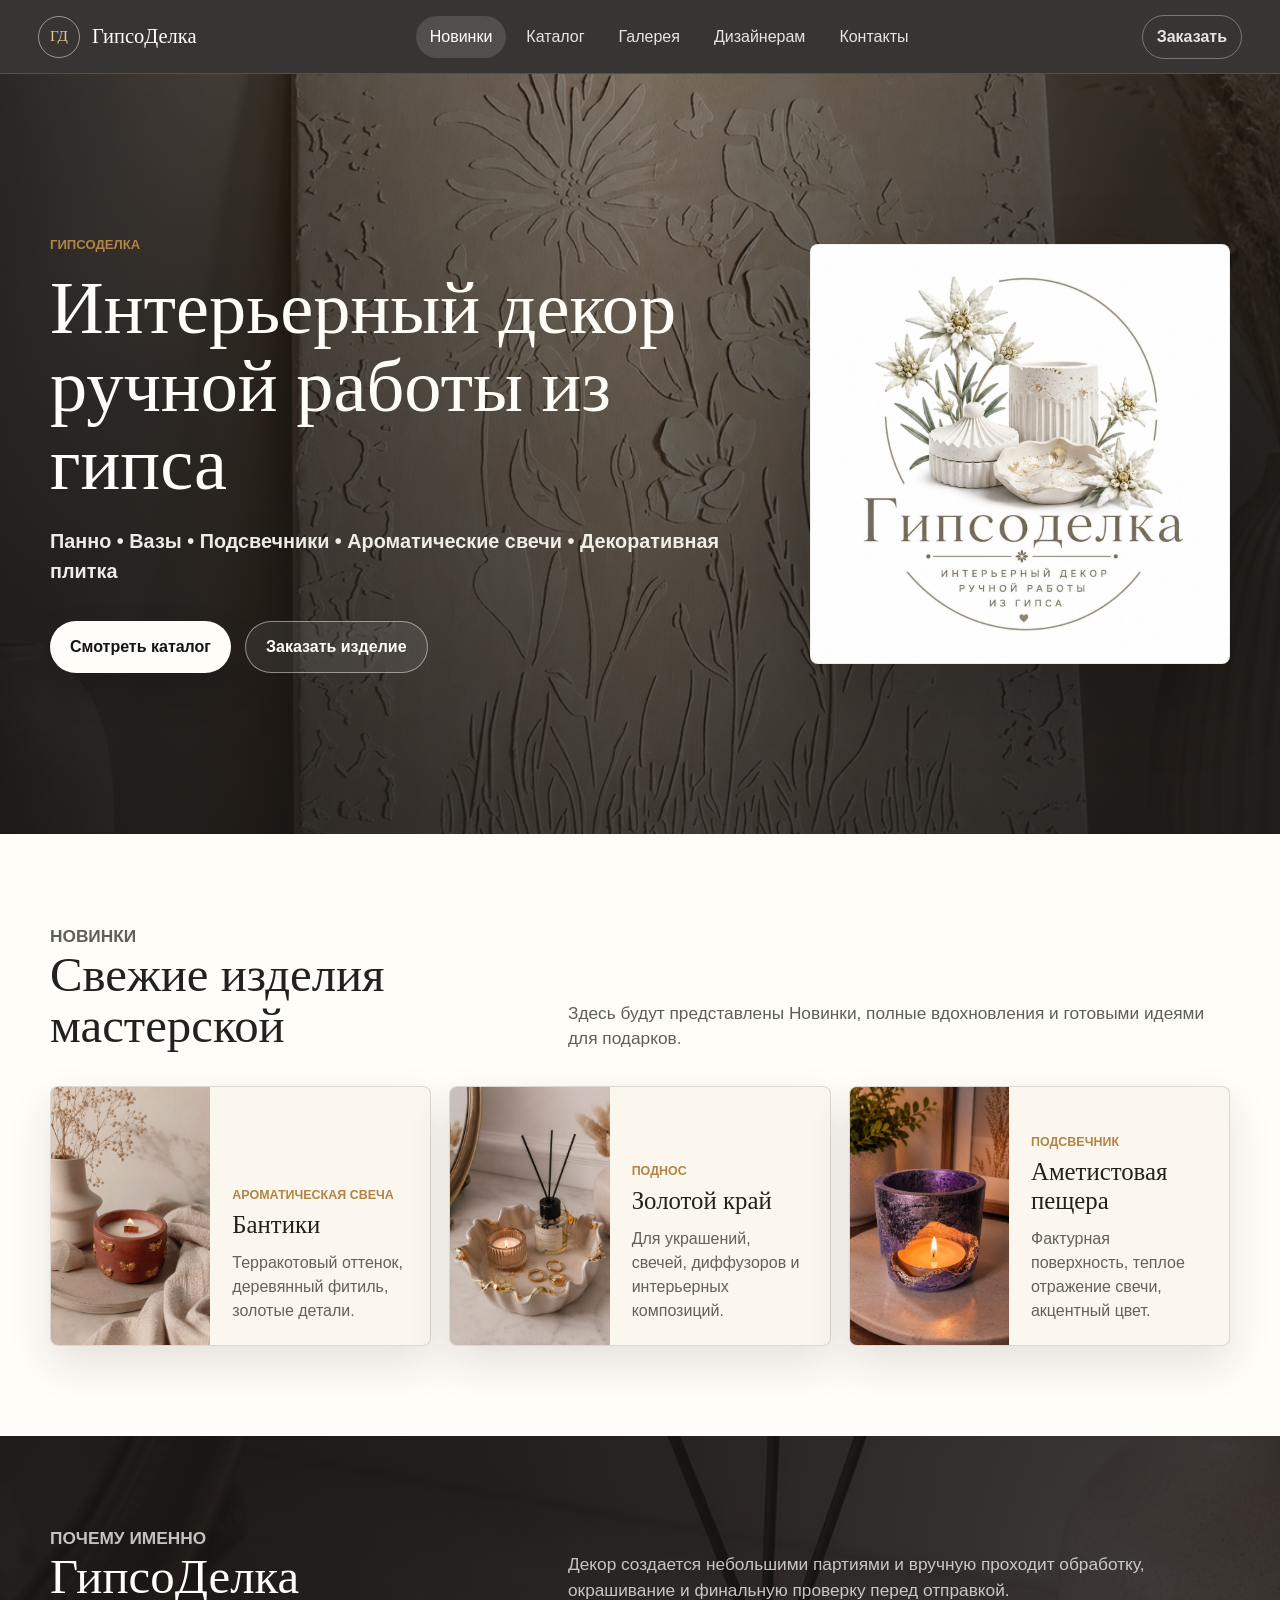
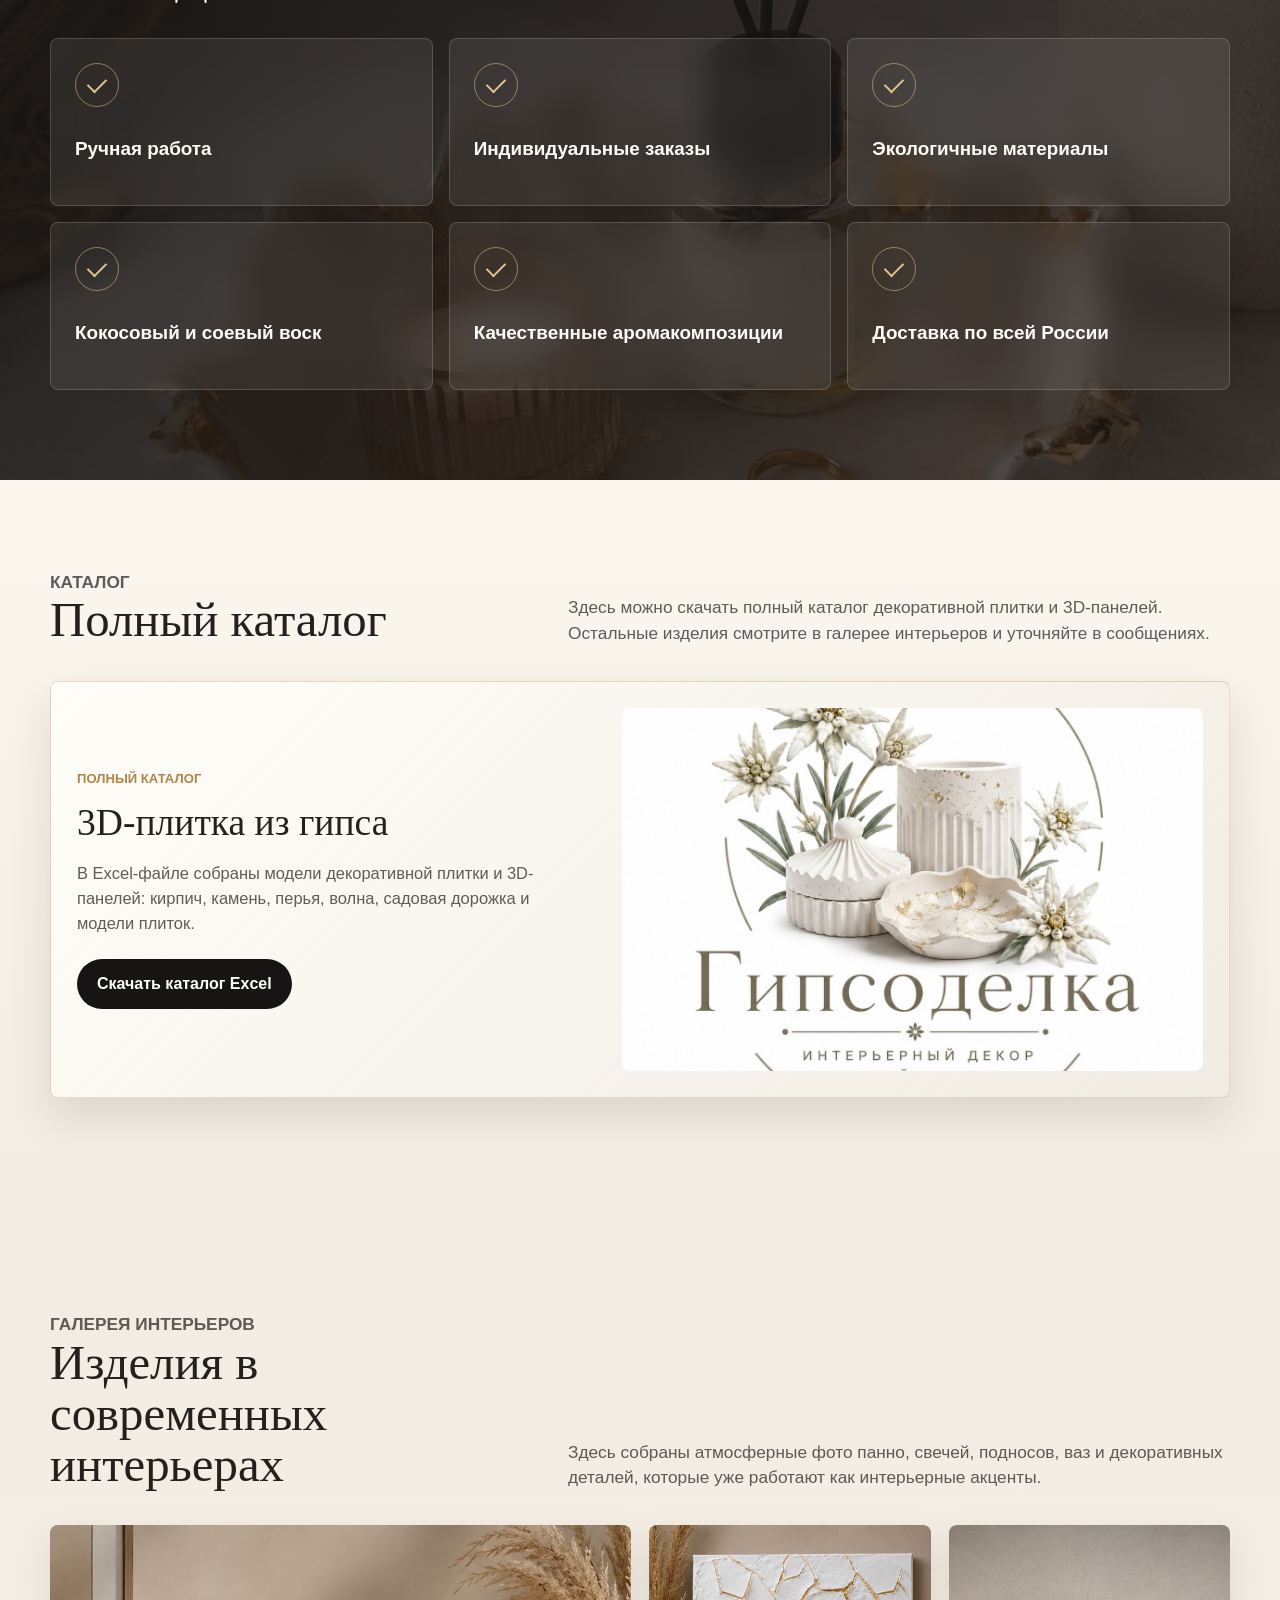
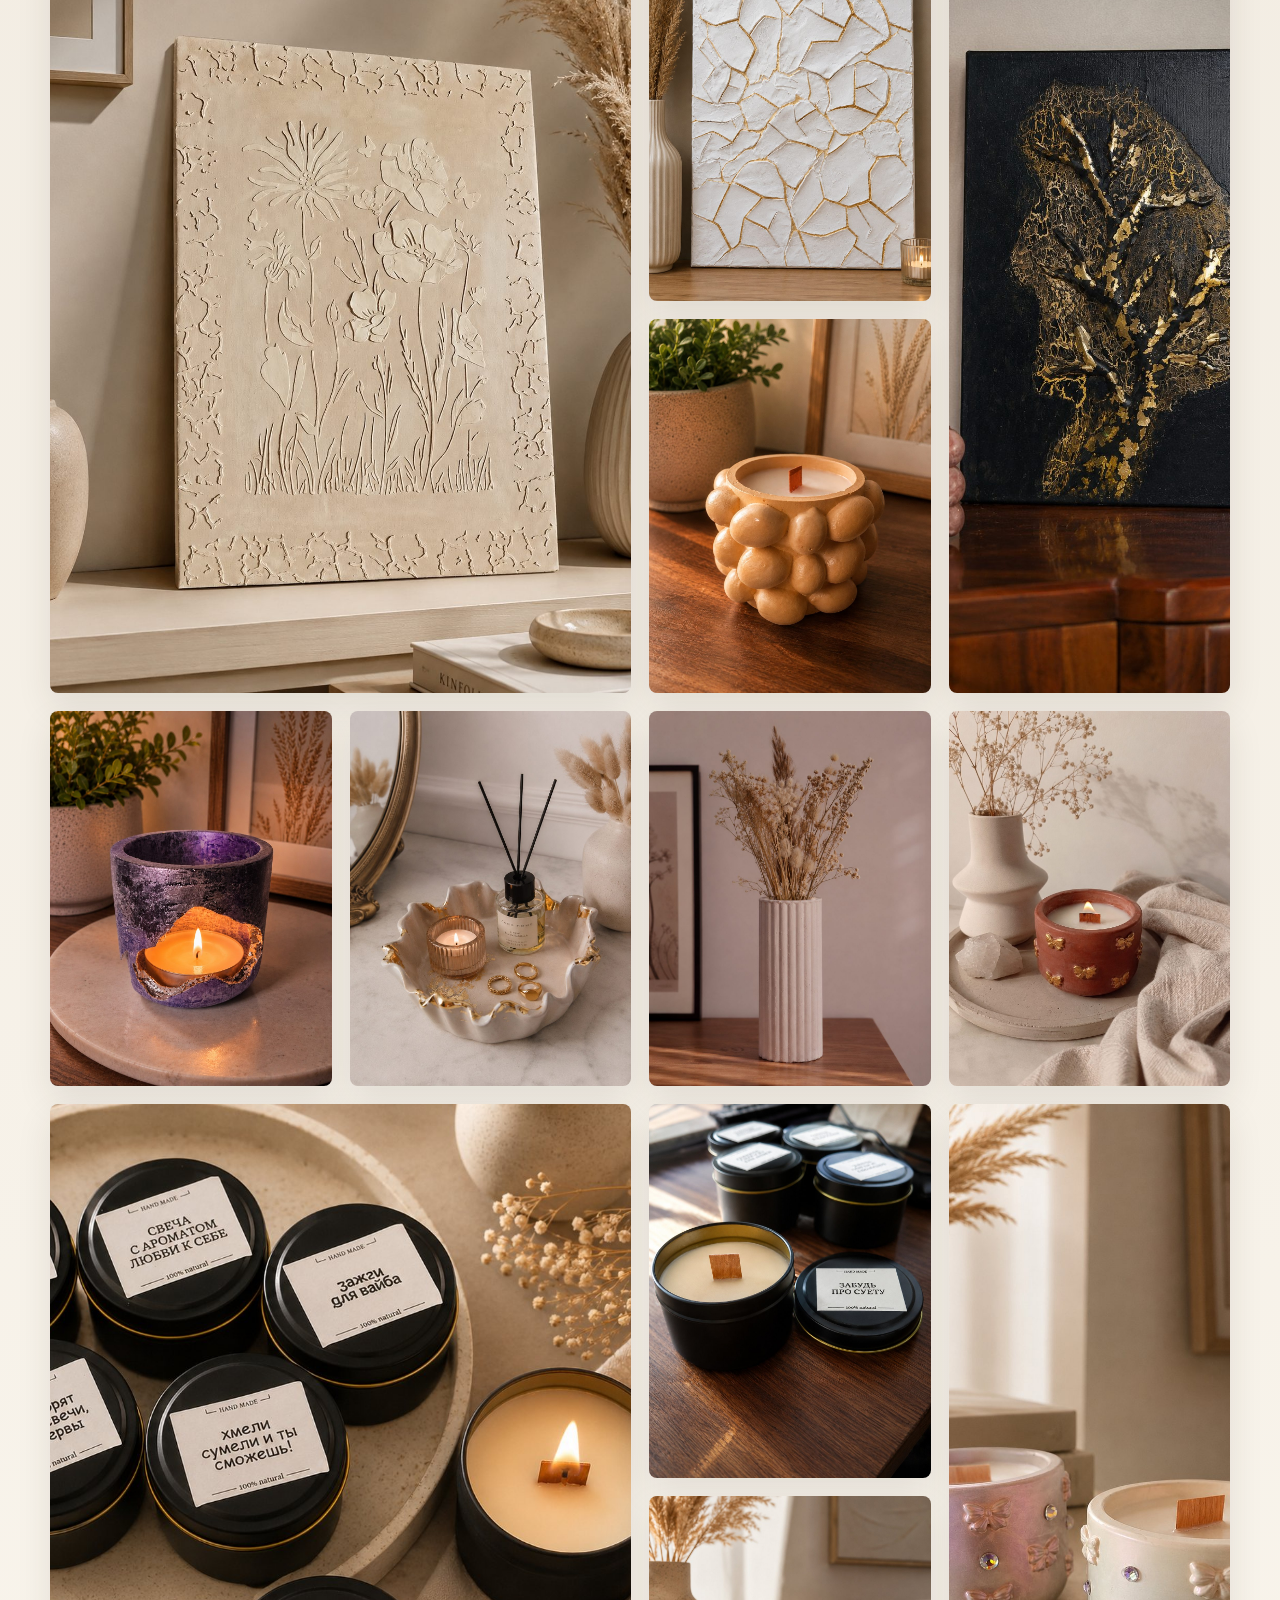
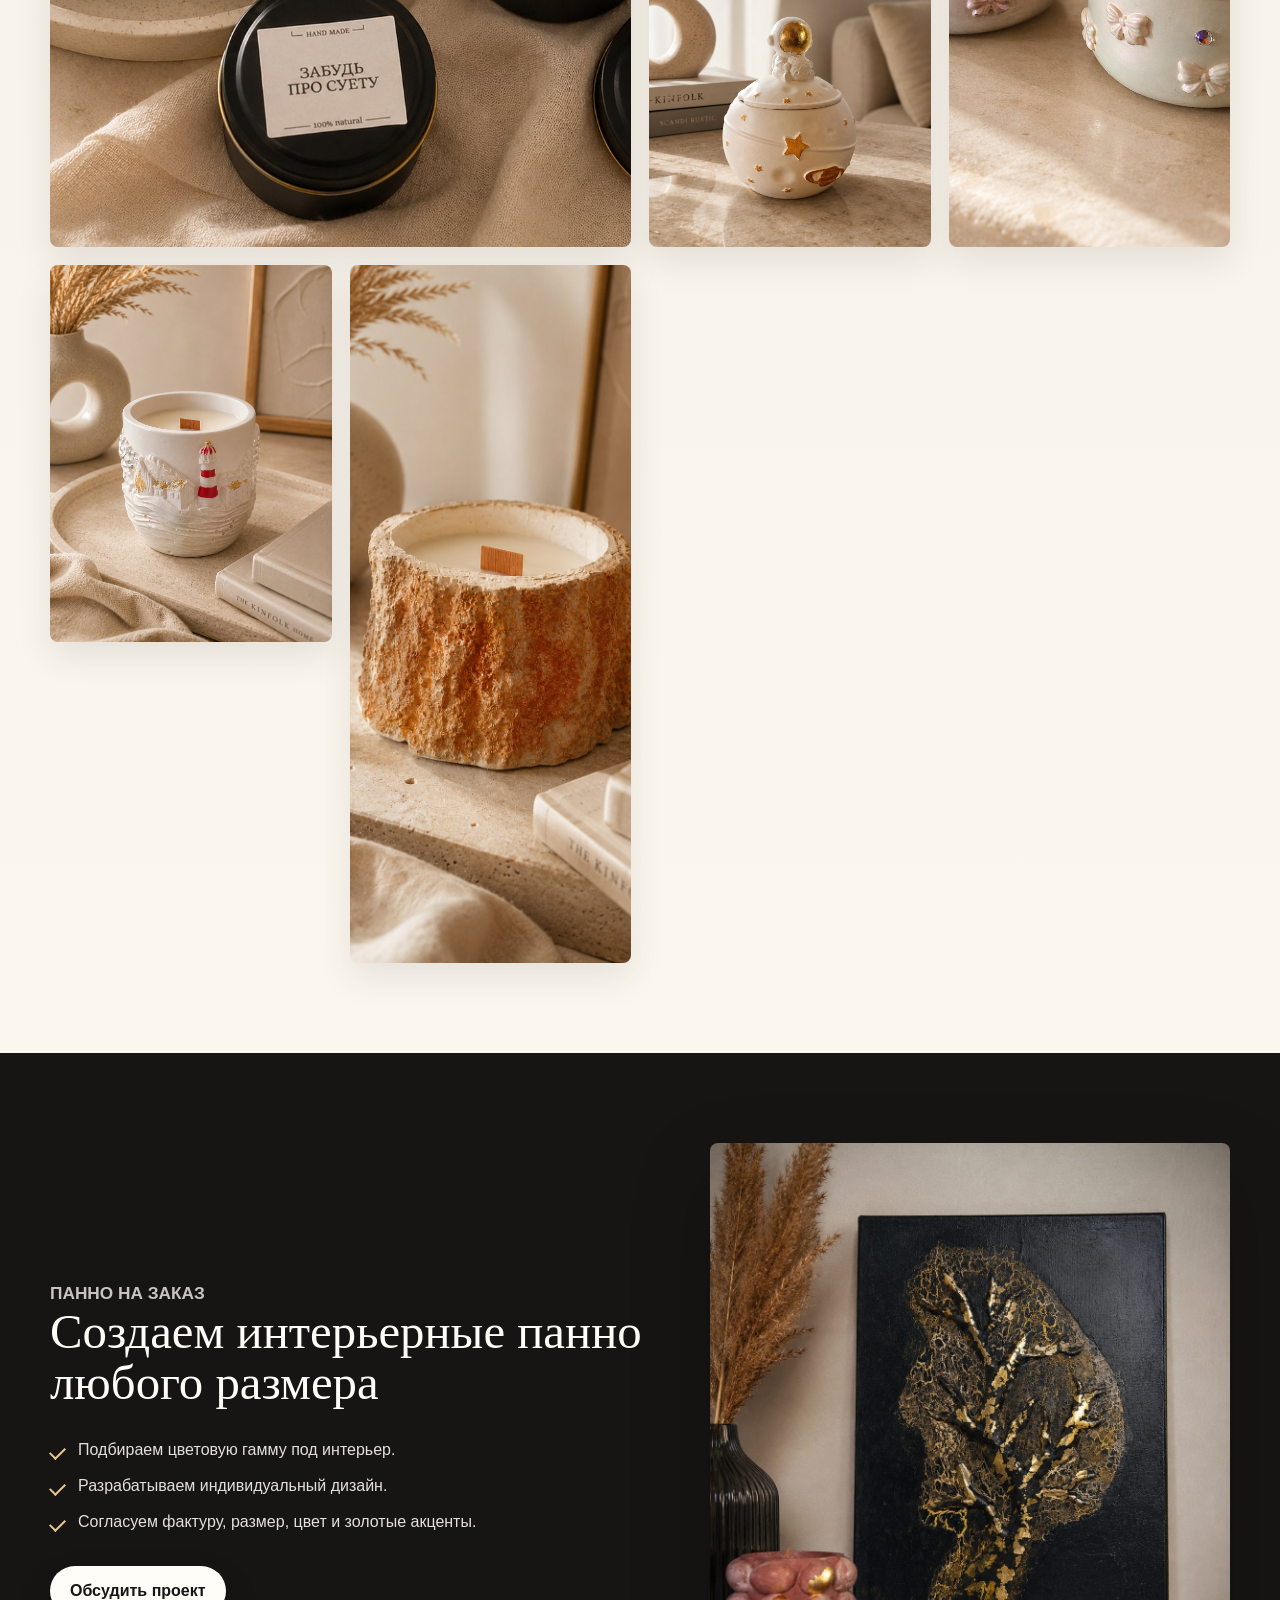
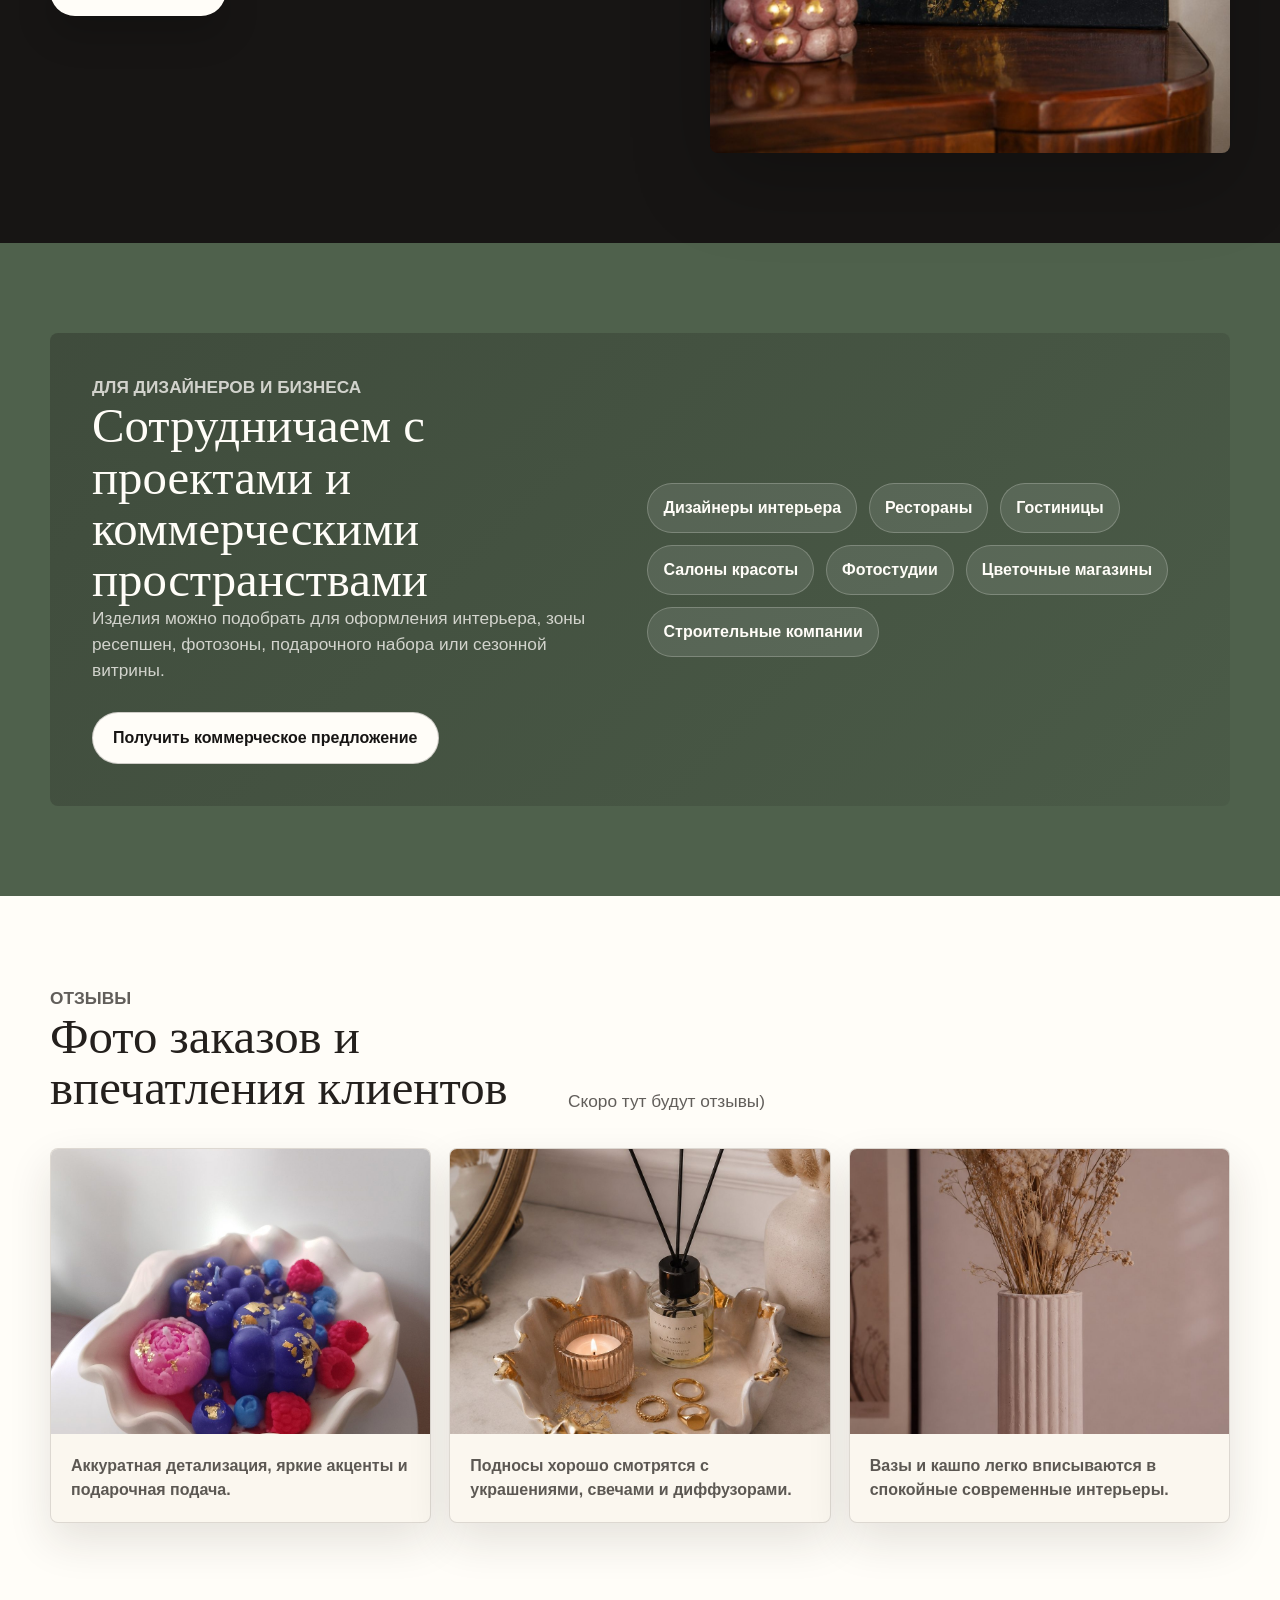
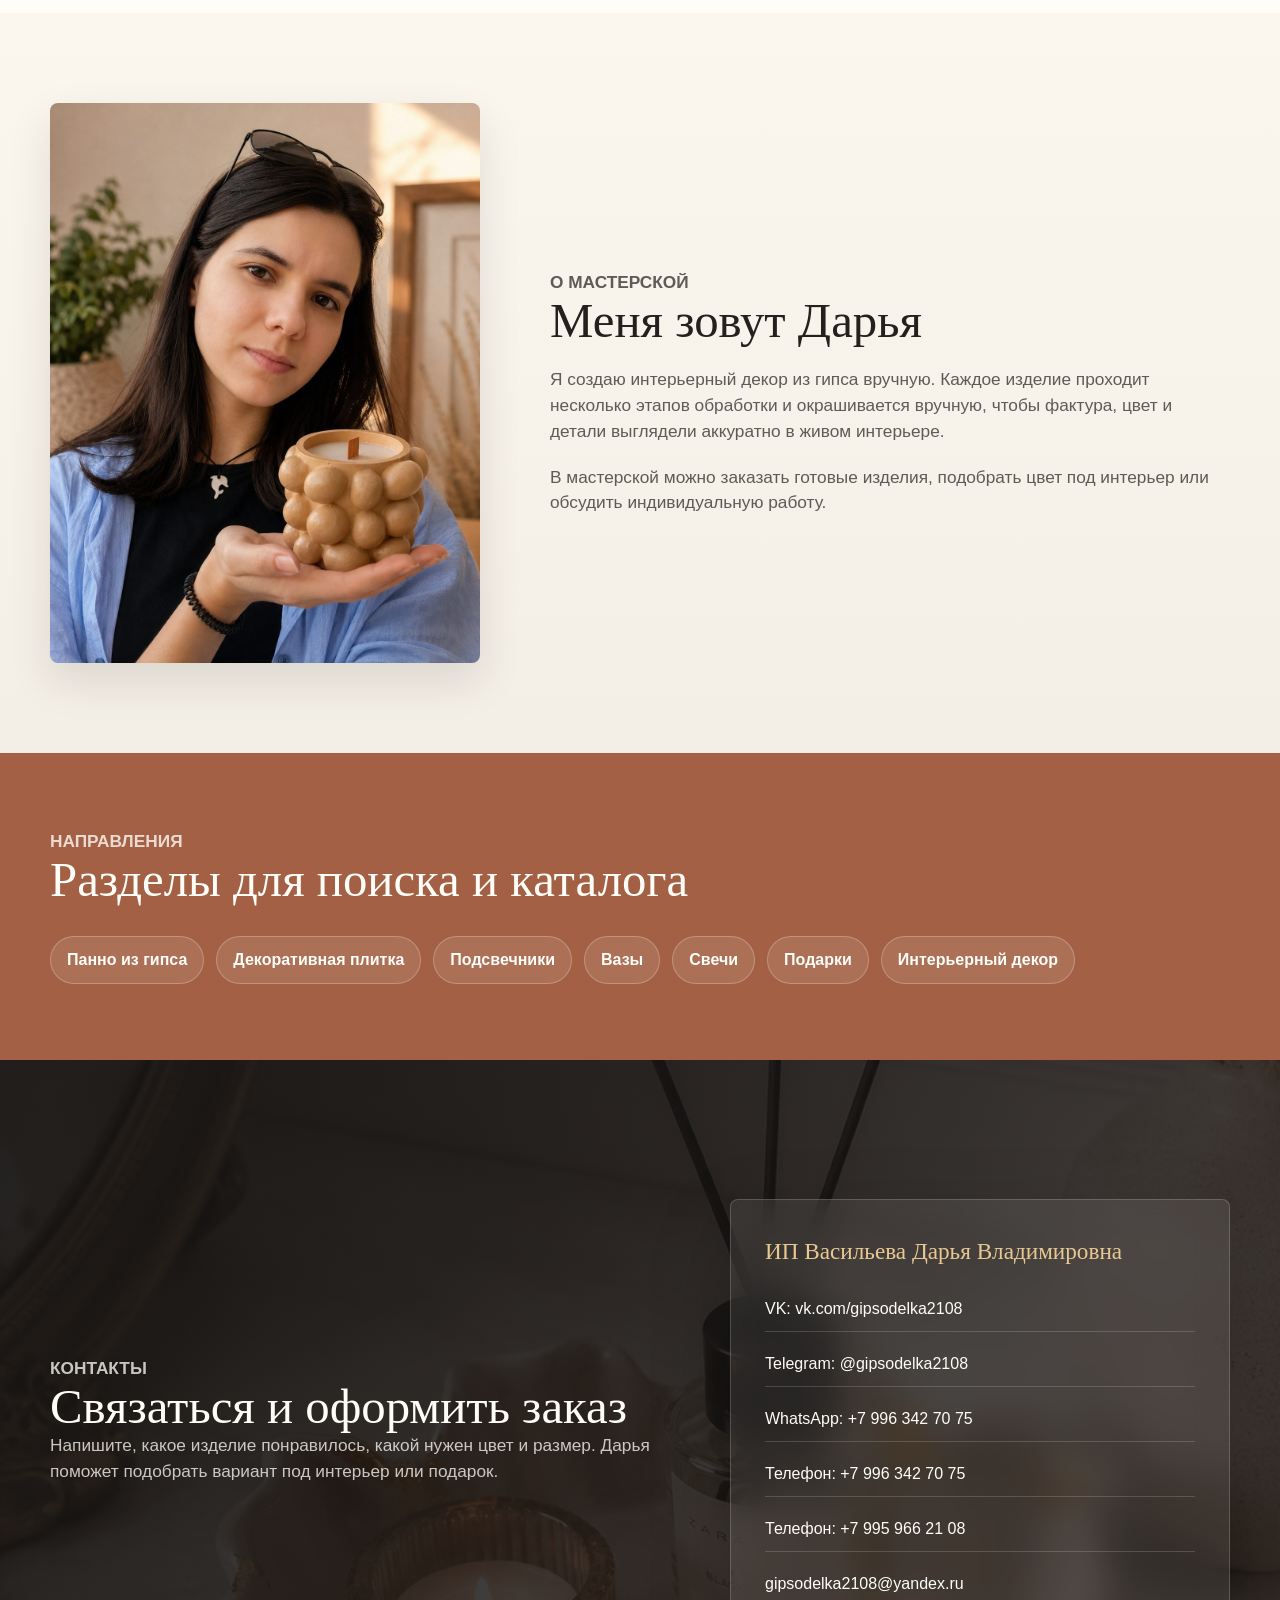
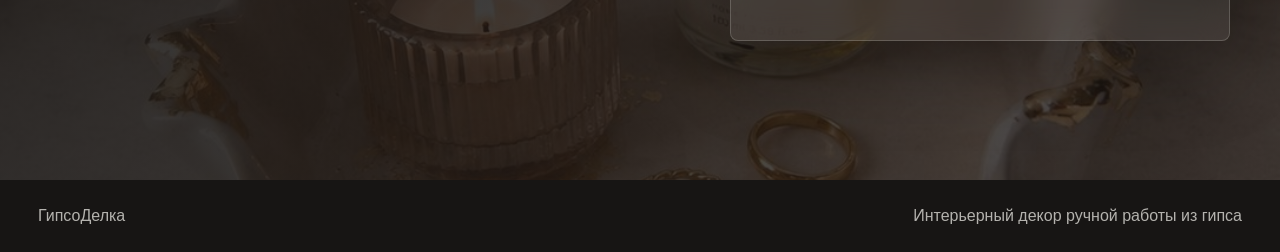
==== commit 32e2fef4: "Update index.html" ====
--- a/index.html
+++ b/index.html
@@ -57,16 +57,15 @@
             <h2 id="new-title">Свежие изделия мастерской</h2>
           </div>
           <p>
-            Этот раздел можно регулярно обновлять новыми работами, чтобы посетители возвращались
-            за вдохновением и готовыми идеями подарков.
+                       Здесь будут представлены Новинки, полные вдохновления и готовыми идеями для подарков.
           </p>
         </div>
         <div class="spotlight-grid">
           <article class="spotlight-card">
-            <img src="assets/candle-butterflies.jpg" alt="Ароматическая свеча с золотыми бабочками">
+            <img src="assets/candle-butterflies.jpg" alt="Ароматическая свеча с золотыми бантиками">
             <div>
               <span>Ароматическая свеча</span>
-              <h3>Бабочки</h3>
+              <h3>Бантики</h3>
               <p>Терракотовый оттенок, деревянный фитиль, золотые детали.</p>
             </div>
           </article>
@@ -82,7 +81,7 @@
             <img src="assets/candle-holder-violet.jpg" alt="Подсвечник с золотым срезом">
             <div>
               <span>Подсвечник</span>
-              <h3>Золотой срез</h3>
+              <h3>Аметистовая пещера</h3>
               <p>Фактурная поверхность, теплое отражение свечи, акцентный цвет.</p>
             </div>
           </article>
@@ -132,11 +131,11 @@
         <div class="section-heading">
           <div>
             <p class="eyebrow">Каталог</p>
-            <h2 id="catalog-title">Полный каталог</h2>
-          </div>
-          <p>
-            Здесь можно скачать полный каталог декоративной плитки и 3D-панелей.
-            Остальные изделия смотрите в галерее интерьеров и уточняйте в сообщениях.
+            <h2 id="catalog-title">Полный каталог</h2>
+          </div>
+          <p>
+            Здесь можно скачать полный каталог декоративной плитки и 3D-панелей.
+            Остальные изделия смотрите в галерее интерьеров и уточняйте в сообщениях.
           </p>
         </div>
 
@@ -192,29 +191,29 @@
           <button class="gallery-item" type="button" data-full="assets/fluted-vase.jpg" data-title="Рифленая ваза с сухоцветами">
             <img src="assets/fluted-vase.jpg" alt="Рифленая ваза с сухоцветами">
           </button>
-          <button class="gallery-item" type="button" data-full="assets/candle-butterflies.jpg" data-title="Свеча с золотыми бабочками">
-            <img src="assets/candle-butterflies.jpg" alt="Свеча с золотыми бабочками">
-          </button>
-          <button class="gallery-item is-large" type="button" data-full="assets/candle-tins-set.jpg" data-title="Ароматические свечи с надписями">
-            <img src="assets/candle-tins-set.jpg" alt="Ароматические свечи с надписями">
-          </button>
-          <button class="gallery-item" type="button" data-full="assets/candle-tin-woodwick.jpg" data-title="Свеча в черной баночке с деревянным фитилем">
-            <img src="assets/candle-tin-woodwick.jpg" alt="Свеча в черной баночке с деревянным фитилем">
-          </button>
-          <button class="gallery-item is-tall" type="button" data-full="assets/candle-butterfly-pair.jpg" data-title="Свечи с бабочками и стразами">
-            <img src="assets/candle-butterfly-pair.jpg" alt="Свечи с бабочками и стразами">
-          </button>
-          <button class="gallery-item" type="button" data-full="assets/space-decor-box.jpg" data-title="Декоративная шкатулка с космонавтом">
-            <img src="assets/space-decor-box.jpg" alt="Декоративная шкатулка с космонавтом">
-          </button>
-          <button class="gallery-item" type="button" data-full="assets/candle-lighthouse.jpg" data-title="Свеча с маяком">
-            <img src="assets/candle-lighthouse.jpg" alt="Свеча с маяком">
-          </button>
-          <button class="gallery-item is-tall" type="button" data-full="assets/candle-textured-amber.jpg" data-title="Фактурная свеча в теплых оттенках">
-            <img src="assets/candle-textured-amber.jpg" alt="Фактурная свеча в теплых оттенках">
-          </button>
-        </div>
-      </section>
+          <button class="gallery-item" type="button" data-full="assets/candle-butterflies.jpg" data-title="Свеча с золотыми бабочками">
+            <img src="assets/candle-butterflies.jpg" alt="Свеча с золотыми бабочками">
+          </button>
+          <button class="gallery-item is-large" type="button" data-full="assets/candle-tins-set.jpg" data-title="Ароматические свечи с надписями">
+            <img src="assets/candle-tins-set.jpg" alt="Ароматические свечи с надписями">
+          </button>
+          <button class="gallery-item" type="button" data-full="assets/candle-tin-woodwick.jpg" data-title="Свеча в черной баночке с деревянным фитилем">
+            <img src="assets/candle-tin-woodwick.jpg" alt="Свеча в черной баночке с деревянным фитилем">
+          </button>
+          <button class="gallery-item is-tall" type="button" data-full="assets/candle-butterfly-pair.jpg" data-title="Свечи с бабочками и стразами">
+            <img src="assets/candle-butterfly-pair.jpg" alt="Свечи с бабочками и стразами">
+          </button>
+          <button class="gallery-item" type="button" data-full="assets/space-decor-box.jpg" data-title="Декоративная шкатулка с космонавтом">
+            <img src="assets/space-decor-box.jpg" alt="Декоративная шкатулка с космонавтом">
+          </button>
+          <button class="gallery-item" type="button" data-full="assets/candle-lighthouse.jpg" data-title="Свеча с маяком">
+            <img src="assets/candle-lighthouse.jpg" alt="Свеча с маяком">
+          </button>
+          <button class="gallery-item is-tall" type="button" data-full="assets/candle-textured-amber.jpg" data-title="Фактурная свеча в теплых оттенках">
+            <img src="assets/candle-textured-amber.jpg" alt="Фактурная свеча в теплых оттенках">
+          </button>
+        </div>
+      </section>
 
       <section class="custom-panel" aria-labelledby="custom-title">
         <div class="custom-copy">
@@ -264,8 +263,7 @@
             <h2 id="reviews-title">Фото заказов и впечатления клиентов</h2>
           </div>
           <p>
-            Блок подготовлен под настоящие отзывы с фотографиями покупателей.
-            Сейчас здесь показаны фото изделий, которые можно заменить клиентскими снимками.
+            Скоро тут будут отзывы)
           </p>
         </div>
         <div class="review-grid">
